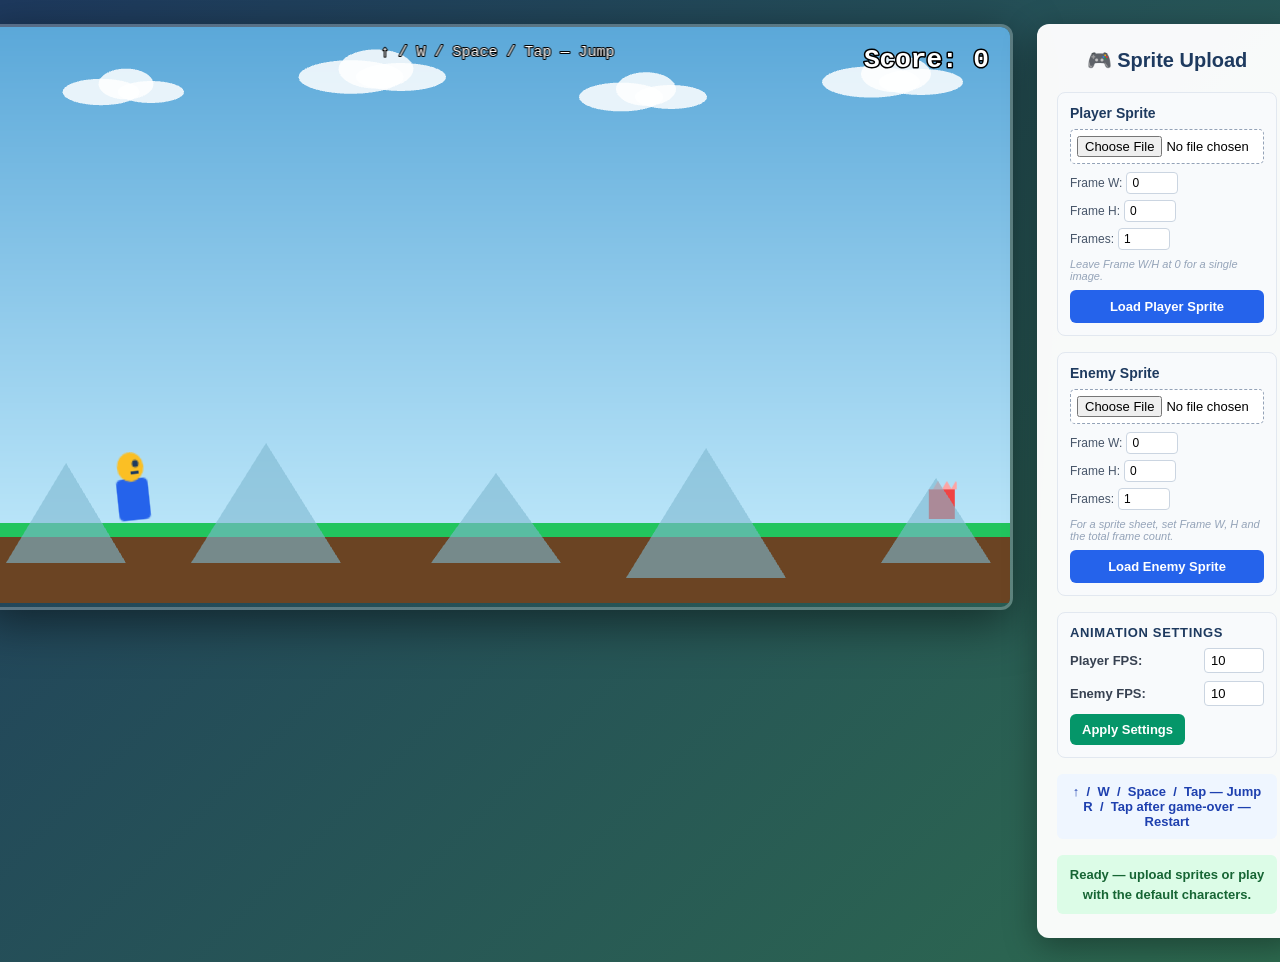
==== game/index.html @ ff1e1f43 "Add 2D endless runner game with Phaser 3, custom sprite upload, and smooth animations Co-authored-by" ====
<!DOCTYPE html>
<html lang="en">
<head>
    <meta charset="UTF-8">
    <meta name="viewport" content="width=device-width, initial-scale=1.0">
    <title>2D Endless Runner</title>
    <!-- Phaser 3 — local copy (CDN fallback via dynamic insertion) -->
    <script src="phaser.min.js"></script>
    <script>
        if (typeof Phaser === 'undefined') {
            var s = document.createElement('script');
            s.src = 'https://cdn.jsdelivr.net/npm/phaser@3.60.0/dist/phaser.min.js';
            document.head.appendChild(s);
        }
    </script>
    <link rel="stylesheet" href="style.css">
</head>
<body>

    <!-- ── Phaser canvas lives here ─────────────────────────────────────── -->
    <div id="game-container"></div>

    <!-- ── Upload / settings panel ──────────────────────────────────────── -->
    <div id="controls-panel" class="controls">

        <h2>🎮 Sprite Upload</h2>

        <!-- Player sprite upload -->
        <div class="upload-section">
            <label for="player-sprite">Player Sprite</label>
            <input type="file" id="player-sprite" accept="image/*">

            <div class="sheet-config">
                <label>Frame&nbsp;W:
                    <input type="number" id="player-fw" value="0" min="0" max="512">
                </label>
                <label>Frame&nbsp;H:
                    <input type="number" id="player-fh" value="0" min="0" max="512">
                </label>
                <label>Frames:
                    <input type="number" id="player-frames" value="1" min="1" max="64">
                </label>
            </div>
            <p class="sheet-config-hint">Leave Frame W/H at 0 for a single image.</p>

            <button id="load-player-btn">Load Player Sprite</button>
        </div>

        <!-- Enemy sprite upload -->
        <div class="upload-section">
            <label for="enemy-sprite">Enemy Sprite</label>
            <input type="file" id="enemy-sprite" accept="image/*">

            <div class="sheet-config">
                <label>Frame&nbsp;W:
                    <input type="number" id="enemy-fw" value="0" min="0" max="512">
                </label>
                <label>Frame&nbsp;H:
                    <input type="number" id="enemy-fh" value="0" min="0" max="512">
                </label>
                <label>Frames:
                    <input type="number" id="enemy-frames" value="1" min="1" max="64">
                </label>
            </div>
            <p class="sheet-config-hint">For a sprite sheet, set Frame W, H and the total frame count.</p>

            <button id="load-enemy-btn">Load Enemy Sprite</button>
        </div>

        <!-- Animation FPS -->
        <div class="animation-settings">
            <h3>Animation Settings</h3>
            <div class="fps-row">
                <label for="player-fps">Player FPS:</label>
                <input type="number" id="player-fps" value="10" min="1" max="60">
            </div>
            <div class="fps-row">
                <label for="enemy-fps">Enemy FPS:</label>
                <input type="number" id="enemy-fps" value="10" min="1" max="60">
            </div>
            <button id="apply-settings-btn">Apply Settings</button>
        </div>

        <!-- Controls reference -->
        <div class="controls-info">
            ↑ &nbsp;/&nbsp; W &nbsp;/&nbsp; Space &nbsp;/&nbsp; Tap — Jump
            <br>
            R &nbsp;/&nbsp; Tap after game-over — Restart
        </div>

        <!-- Status feedback -->
        <p id="status-message">Ready — upload sprites or play with the default characters.</p>

    </div><!-- /.controls -->

    <!-- Game scripts (order matters) -->
    <script src="SpriteManager.js"></script>
    <script src="PlayerController.js"></script>
    <script src="EnemyAI.js"></script>
    <script src="GameScene.js"></script>
    <script src="main.js"></script>

</body>
</html>
---- game/style.css ----
/* ─────────────────────────────────────────────────────────────────────────
   style.css  —  2D Endless Runner
   ───────────────────────────────────────────────────────────────────────── */

*, *::before, *::after {
    margin: 0;
    padding: 0;
    box-sizing: border-box;
}

/* Page background */
body {
    font-family: 'Segoe UI', Arial, sans-serif;
    background: linear-gradient(135deg, #1e3a5f 0%, #2d6a4f 100%);
    min-height: 100vh;
    display: flex;
    flex-direction: row;
    align-items: flex-start;
    justify-content: center;
    gap: 24px;
    padding: 24px 16px;
}

/* ── Game canvas wrapper ─────────────────────────────────────────────────── */
#game-container {
    flex-shrink: 0;
    border-radius: 12px;
    overflow: hidden;
    box-shadow: 0 12px 48px rgba(0, 0, 0, 0.5);
    border: 3px solid rgba(255, 255, 255, 0.25);
}

/* ── Control panel ───────────────────────────────────────────────────────── */
.controls {
    background: rgba(255, 255, 255, 0.97);
    padding: 24px 20px;
    border-radius: 12px;
    box-shadow: 0 8px 32px rgba(0, 0, 0, 0.35);
    width: 300px;
    min-width: 260px;
    display: flex;
    flex-direction: column;
    gap: 16px;
}

.controls h2 {
    font-size: 20px;
    color: #1e3a5f;
    text-align: center;
    margin-bottom: 4px;
}

/* ── Upload section ──────────────────────────────────────────────────────── */
.upload-section {
    background: #f8fafc;
    border: 1px solid #e2e8f0;
    border-radius: 8px;
    padding: 12px;
    display: flex;
    flex-direction: column;
    gap: 8px;
}

.upload-section > label {
    font-weight: 700;
    font-size: 14px;
    color: #1e3a5f;
}

.upload-section input[type="file"] {
    font-size: 13px;
    cursor: pointer;
    border: 1px dashed #94a3b8;
    border-radius: 5px;
    padding: 6px;
    background: #fff;
}

/* Sprite sheet configuration row */
.sheet-config {
    display: flex;
    flex-wrap: wrap;
    gap: 6px;
}

.sheet-config label {
    font-size: 12px;
    color: #475569;
    display: flex;
    align-items: center;
    gap: 4px;
    white-space: nowrap;
}

.sheet-config input[type="number"] {
    width: 52px;
    padding: 3px 5px;
    border: 1px solid #cbd5e1;
    border-radius: 4px;
    font-size: 12px;
}

.sheet-config-hint {
    font-size: 11px;
    color: #94a3b8;
    font-style: italic;
}

/* Load button */
.upload-section button {
    padding: 9px 12px;
    background: #2563EB;
    color: #fff;
    border: none;
    border-radius: 6px;
    cursor: pointer;
    font-weight: 700;
    font-size: 13px;
    transition: background 0.2s ease, transform 0.1s ease;
}

.upload-section button:hover  { background: #1d4ed8; }
.upload-section button:active { transform: scale(0.97); }

/* ── Animation settings ──────────────────────────────────────────────────── */
.animation-settings {
    background: #f8fafc;
    border: 1px solid #e2e8f0;
    border-radius: 8px;
    padding: 12px;
    display: flex;
    flex-direction: column;
    gap: 8px;
}

.animation-settings h3 {
    font-size: 13px;
    font-weight: 700;
    color: #1e3a5f;
    text-transform: uppercase;
    letter-spacing: 0.05em;
}

.fps-row {
    display: flex;
    align-items: center;
    gap: 8px;
    font-size: 13px;
    color: #374151;
}

.fps-row label { flex: 1; font-weight: 600; }

.fps-row input[type="number"] {
    width: 60px;
    padding: 4px 6px;
    border: 1px solid #cbd5e1;
    border-radius: 4px;
    font-size: 13px;
}

#apply-settings-btn {
    padding: 8px 12px;
    background: #059669;
    color: #fff;
    border: none;
    border-radius: 6px;
    cursor: pointer;
    font-weight: 700;
    font-size: 13px;
    transition: background 0.2s ease;
    align-self: flex-start;
}
#apply-settings-btn:hover { background: #047857; }

/* ── Controls info ───────────────────────────────────────────────────────── */
.controls-info {
    background: #eff6ff;
    border-radius: 6px;
    padding: 10px 12px;
    font-size: 13px;
    color: #1e40af;
    font-weight: 600;
    text-align: center;
}

/* ── Status message ──────────────────────────────────────────────────────── */
#status-message {
    padding: 10px 12px;
    background: #dcfce7;
    color: #166534;
    border-radius: 6px;
    font-size: 13px;
    font-weight: 600;
    text-align: center;
    line-height: 1.5;
}

#status-message.error {
    background: #fee2e2;
    color: #991b1b;
}

/* ── Responsive stacking ─────────────────────────────────────────────────── */
@media (max-width: 1100px) {
    body {
        flex-direction: column;
        align-items: center;
    }
    .controls { width: 100%; max-width: 680px; }
}
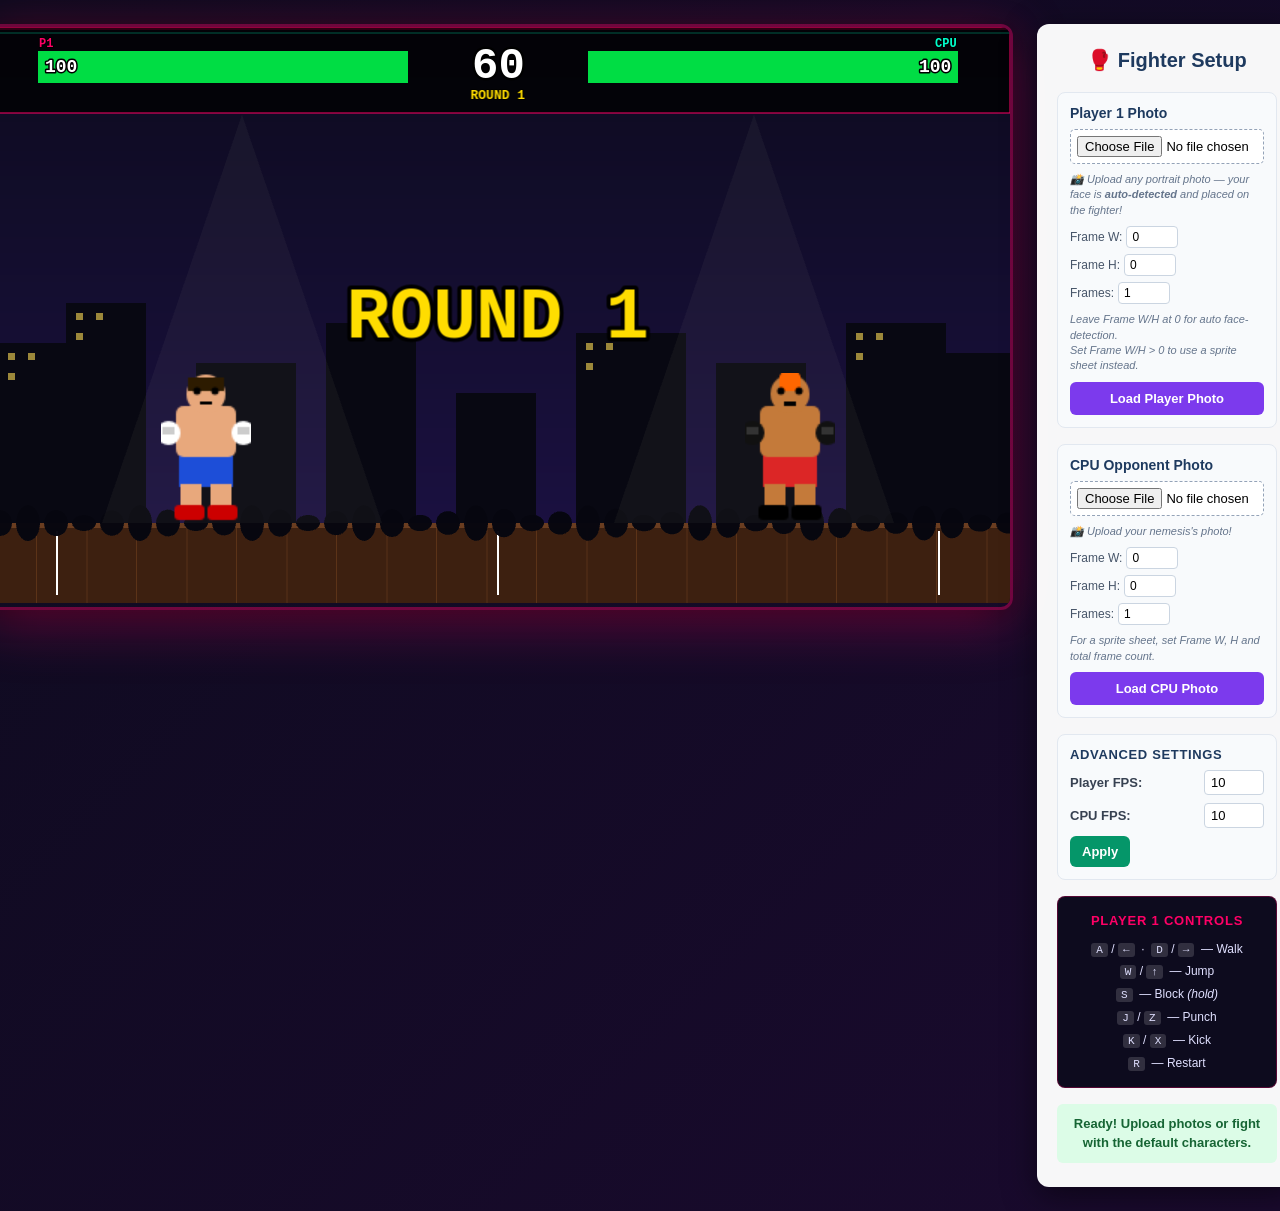
==== commit 7bc09f06: "Rewrite game as Street Fighter-style boxing with auto face-detection Co-authored-by: Iftekhar795 <26" ====
--- a/game/index.html
+++ b/game/index.html
@@ -3,8 +3,8 @@
 <head>
     <meta charset="UTF-8">
     <meta name="viewport" content="width=device-width, initial-scale=1.0">
-    <title>2D Endless Runner</title>
-    <!-- Phaser 3 — local copy (CDN fallback via dynamic insertion) -->
+    <title>Boxing Fighter — Extinguish Your Frustration</title>
+    <!-- Phaser 3 — local copy (CDN fallback) -->
     <script src="phaser.min.js"></script>
     <script>
         if (typeof Phaser === 'undefined') {
@@ -17,19 +17,22 @@
 </head>
 <body>
 
-    <!-- ── Phaser canvas lives here ─────────────────────────────────────── -->
+    <!-- ── Phaser canvas ─────────────────────────────────────────────────── -->
     <div id="game-container"></div>
 
     <!-- ── Upload / settings panel ──────────────────────────────────────── -->
     <div id="controls-panel" class="controls">
 
-        <h2>🎮 Sprite Upload</h2>
+        <h2>🥊 Fighter Setup</h2>
 
-        <!-- Player sprite upload -->
+        <!-- Player 1 photo upload -->
         <div class="upload-section">
-            <label for="player-sprite">Player Sprite</label>
+            <label for="player-sprite">Player 1 Photo</label>
             <input type="file" id="player-sprite" accept="image/*">
-
+            <p class="sheet-config-hint">
+                📸 Upload any portrait photo — your face is
+                <strong>auto-detected</strong> and placed on the fighter!
+            </p>
             <div class="sheet-config">
                 <label>Frame&nbsp;W:
                     <input type="number" id="player-fw" value="0" min="0" max="512">
@@ -41,16 +44,18 @@
                     <input type="number" id="player-frames" value="1" min="1" max="64">
                 </label>
             </div>
-            <p class="sheet-config-hint">Leave Frame W/H at 0 for a single image.</p>
-
-            <button id="load-player-btn">Load Player Sprite</button>
+            <p class="sheet-config-hint">
+                Leave Frame W/H at 0 for auto face-detection.<br>
+                Set Frame W/H &gt; 0 to use a sprite sheet instead.
+            </p>
+            <button id="load-player-btn">Load Player Photo</button>
         </div>
 
-        <!-- Enemy sprite upload -->
+        <!-- CPU photo upload -->
         <div class="upload-section">
-            <label for="enemy-sprite">Enemy Sprite</label>
+            <label for="enemy-sprite">CPU Opponent Photo</label>
             <input type="file" id="enemy-sprite" accept="image/*">
-
+            <p class="sheet-config-hint">📸 Upload your nemesis's photo!</p>
             <div class="sheet-config">
                 <label>Frame&nbsp;W:
                     <input type="number" id="enemy-fw" value="0" min="0" max="512">
@@ -62,38 +67,45 @@
                     <input type="number" id="enemy-frames" value="1" min="1" max="64">
                 </label>
             </div>
-            <p class="sheet-config-hint">For a sprite sheet, set Frame W, H and the total frame count.</p>
-
-            <button id="load-enemy-btn">Load Enemy Sprite</button>
+            <p class="sheet-config-hint">
+                For a sprite sheet, set Frame W, H and total frame count.
+            </p>
+            <button id="load-enemy-btn">Load CPU Photo</button>
         </div>
 
-        <!-- Animation FPS -->
+        <!-- Advanced / sprite-sheet FPS settings -->
         <div class="animation-settings">
-            <h3>Animation Settings</h3>
+            <h3>Advanced Settings</h3>
             <div class="fps-row">
                 <label for="player-fps">Player FPS:</label>
                 <input type="number" id="player-fps" value="10" min="1" max="60">
             </div>
             <div class="fps-row">
-                <label for="enemy-fps">Enemy FPS:</label>
+                <label for="enemy-fps">CPU FPS:</label>
                 <input type="number" id="enemy-fps" value="10" min="1" max="60">
             </div>
-            <button id="apply-settings-btn">Apply Settings</button>
+            <button id="apply-settings-btn">Apply</button>
         </div>
 
-        <!-- Controls reference -->
+        <!-- Controls quick-reference -->
         <div class="controls-info">
-            ↑ &nbsp;/&nbsp; W &nbsp;/&nbsp; Space &nbsp;/&nbsp; Tap — Jump
-            <br>
-            R &nbsp;/&nbsp; Tap after game-over — Restart
+            <strong>Player 1 Controls</strong>
+            <kbd>A</kbd> / <kbd>←</kbd> &nbsp;·&nbsp; <kbd>D</kbd> / <kbd>→</kbd> &nbsp;— Walk<br>
+            <kbd>W</kbd> / <kbd>↑</kbd> &nbsp;— Jump<br>
+            <kbd>S</kbd> &nbsp;— Block <em>(hold)</em><br>
+            <kbd>J</kbd> / <kbd>Z</kbd> &nbsp;— Punch<br>
+            <kbd>K</kbd> / <kbd>X</kbd> &nbsp;— Kick<br>
+            <kbd>R</kbd> &nbsp;— Restart
         </div>
 
         <!-- Status feedback -->
-        <p id="status-message">Ready — upload sprites or play with the default characters.</p>
+        <p id="status-message">
+            Ready! Upload photos or fight with the default characters.
+        </p>
 
     </div><!-- /.controls -->
 
-    <!-- Game scripts (order matters) -->
+    <!-- Game scripts — order matters -->
     <script src="SpriteManager.js"></script>
     <script src="PlayerController.js"></script>
     <script src="EnemyAI.js"></script>
--- a/game/style.css
+++ b/game/style.css
@@ -1,17 +1,12 @@
 /* ─────────────────────────────────────────────────────────────────────────
-   style.css  —  2D Endless Runner
+   style.css  —  Boxing Fighter: Extinguish Your Frustration
    ───────────────────────────────────────────────────────────────────────── */
 
-*, *::before, *::after {
-    margin: 0;
-    padding: 0;
-    box-sizing: border-box;
-}
-
-/* Page background */
+*, *::before, *::after { margin: 0; padding: 0; box-sizing: border-box; }
+
 body {
     font-family: 'Segoe UI', Arial, sans-serif;
-    background: linear-gradient(135deg, #1e3a5f 0%, #2d6a4f 100%);
+    background: linear-gradient(135deg, #0d0b1e 0%, #1a0a2e 100%);
     min-height: 100vh;
     display: flex;
     flex-direction: row;
@@ -26,8 +21,8 @@
     flex-shrink: 0;
     border-radius: 12px;
     overflow: hidden;
-    box-shadow: 0 12px 48px rgba(0, 0, 0, 0.5);
-    border: 3px solid rgba(255, 255, 255, 0.25);
+    box-shadow: 0 12px 56px rgba(255, 0, 102, 0.35), 0 4px 24px rgba(0,0,0,0.6);
+    border: 3px solid rgba(255, 0, 102, 0.4);
 }
 
 /* ── Control panel ───────────────────────────────────────────────────────── */
@@ -35,7 +30,7 @@
     background: rgba(255, 255, 255, 0.97);
     padding: 24px 20px;
     border-radius: 12px;
-    box-shadow: 0 8px 32px rgba(0, 0, 0, 0.35);
+    box-shadow: 0 8px 32px rgba(0, 0, 0, 0.5);
     width: 300px;
     min-width: 260px;
     display: flex;
@@ -76,7 +71,6 @@
     background: #fff;
 }
 
-/* Sprite sheet configuration row */
 .sheet-config {
     display: flex;
     flex-wrap: wrap;
@@ -102,14 +96,14 @@
 
 .sheet-config-hint {
     font-size: 11px;
-    color: #94a3b8;
+    color: #64748b;
     font-style: italic;
-}
-
-/* Load button */
+    line-height: 1.4;
+}
+
 .upload-section button {
     padding: 9px 12px;
-    background: #2563EB;
+    background: #7C3AED;
     color: #fff;
     border: none;
     border-radius: 6px;
@@ -118,8 +112,7 @@
     font-size: 13px;
     transition: background 0.2s ease, transform 0.1s ease;
 }
-
-.upload-section button:hover  { background: #1d4ed8; }
+.upload-section button:hover  { background: #6D28D9; }
 .upload-section button:active { transform: scale(0.97); }
 
 /* ── Animation settings ──────────────────────────────────────────────────── */
@@ -148,9 +141,7 @@
     font-size: 13px;
     color: #374151;
 }
-
 .fps-row label { flex: 1; font-weight: 600; }
-
 .fps-row input[type="number"] {
     width: 60px;
     padding: 4px 6px;
@@ -173,15 +164,31 @@
 }
 #apply-settings-btn:hover { background: #047857; }
 
-/* ── Controls info ───────────────────────────────────────────────────────── */
+/* ── Controls reference ──────────────────────────────────────────────────── */
 .controls-info {
-    background: #eff6ff;
-    border-radius: 6px;
-    padding: 10px 12px;
-    font-size: 13px;
-    color: #1e40af;
-    font-weight: 600;
+    background: #0d0b1e;
+    border-radius: 8px;
+    padding: 12px 14px;
+    font-size: 12px;
+    color: #E0E0FF;
+    line-height: 1.9;
     text-align: center;
+    border: 1px solid rgba(255, 0, 102, 0.3);
+}
+.controls-info strong {
+    display: block;
+    font-size: 13px;
+    color: #FF0066;
+    margin-bottom: 4px;
+    letter-spacing: 0.06em;
+    text-transform: uppercase;
+}
+.controls-info kbd {
+    background: rgba(255,255,255,0.15);
+    border-radius: 3px;
+    padding: 1px 5px;
+    font-family: monospace;
+    font-size: 11px;
 }
 
 /* ── Status message ──────────────────────────────────────────────────────── */
@@ -195,7 +202,6 @@
     text-align: center;
     line-height: 1.5;
 }
-
 #status-message.error {
     background: #fee2e2;
     color: #991b1b;
@@ -203,9 +209,6 @@
 
 /* ── Responsive stacking ─────────────────────────────────────────────────── */
 @media (max-width: 1100px) {
-    body {
-        flex-direction: column;
-        align-items: center;
-    }
+    body { flex-direction: column; align-items: center; }
     .controls { width: 100%; max-width: 680px; }
 }
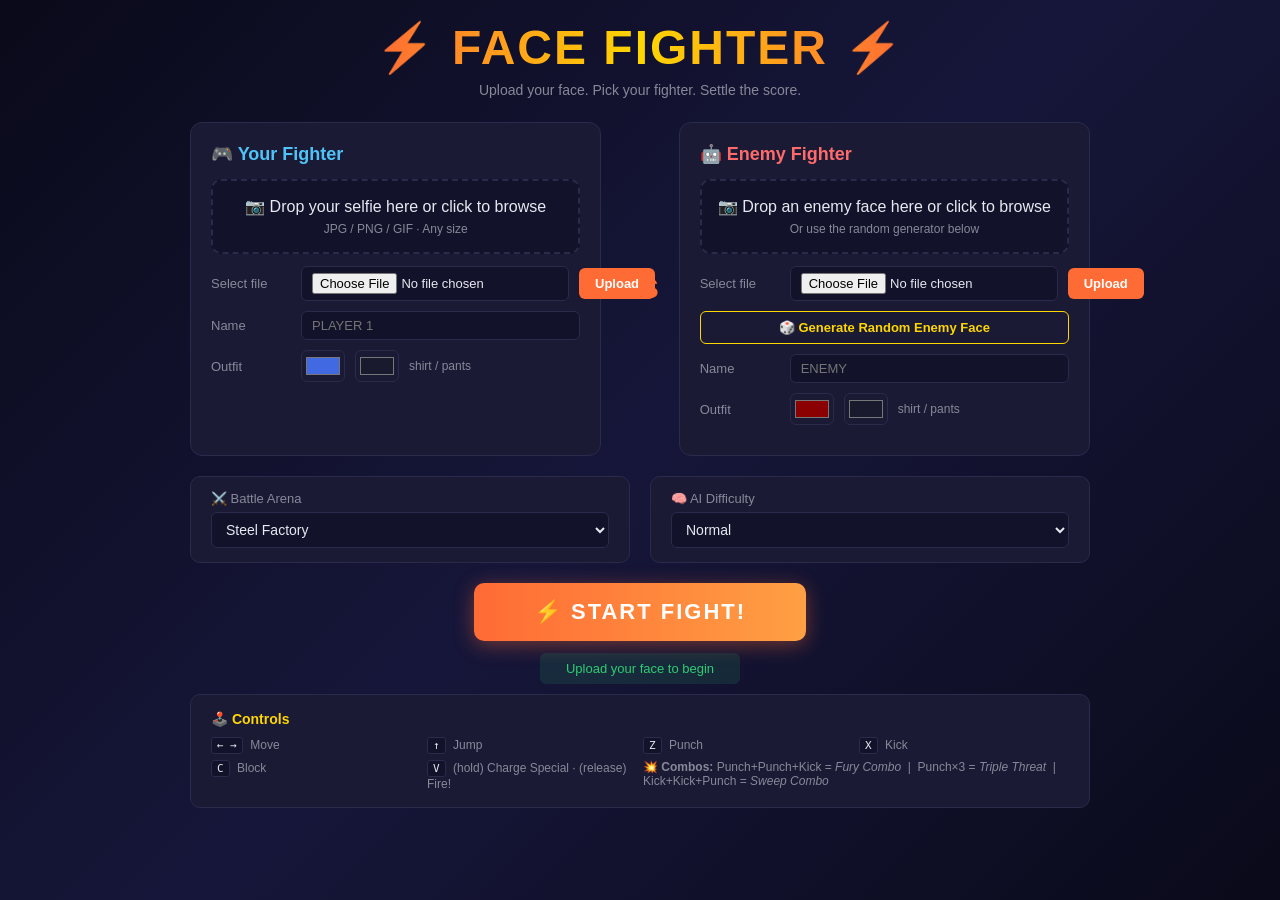
==== commit 157542f0: "Add face-upload 2D fighting game in game/ directory Co-authored-by: Iftekhar795 <265756286+Iftekhar7" ====
--- a/game/index.html
+++ b/game/index.html
@@ -3,114 +3,162 @@
 <head>
     <meta charset="UTF-8">
     <meta name="viewport" content="width=device-width, initial-scale=1.0">
-    <title>Boxing Fighter — Extinguish Your Frustration</title>
-    <!-- Phaser 3 — local copy (CDN fallback) -->
+    <title>Face Fighter 🥊</title>
+    <!-- Phaser 3 (local bundle; CDN fallback) -->
     <script src="phaser.min.js"></script>
     <script>
         if (typeof Phaser === 'undefined') {
-            var s = document.createElement('script');
-            s.src = 'https://cdn.jsdelivr.net/npm/phaser@3.60.0/dist/phaser.min.js';
-            document.head.appendChild(s);
+            document.write('<script src="https://cdn.jsdelivr.net/npm/phaser@3.60.0/dist/phaser.min.js"><\/script>');
         }
     </script>
     <link rel="stylesheet" href="style.css">
 </head>
 <body>
 
-    <!-- ── Phaser canvas ─────────────────────────────────────────────────── -->
-    <div id="game-container"></div>
+<!-- ══════════════════════════════════════════════════════════
+     SETUP SCREEN  (shown on load)
+═══════════════════════════════════════════════════════════ -->
+<div id="setup-screen">
 
-    <!-- ── Upload / settings panel ──────────────────────────────────────── -->
-    <div id="controls-panel" class="controls">
+    <!-- Title -->
+    <div class="game-title">
+        <h1>⚡ FACE FIGHTER ⚡</h1>
+        <p>Upload your face. Pick your fighter. Settle the score.</p>
+    </div>
 
-        <h2>🥊 Fighter Setup</h2>
+    <!-- Fighter configuration cards -->
+    <div class="fighters-row">
 
-        <!-- Player 1 photo upload -->
-        <div class="upload-section">
-            <label for="player-sprite">Player 1 Photo</label>
-            <input type="file" id="player-sprite" accept="image/*">
-            <p class="sheet-config-hint">
-                📸 Upload any portrait photo — your face is
-                <strong>auto-detected</strong> and placed on the fighter!
-            </p>
-            <div class="sheet-config">
-                <label>Frame&nbsp;W:
-                    <input type="number" id="player-fw" value="0" min="0" max="512">
-                </label>
-                <label>Frame&nbsp;H:
-                    <input type="number" id="player-fh" value="0" min="0" max="512">
-                </label>
-                <label>Frames:
-                    <input type="number" id="player-frames" value="1" min="1" max="64">
-                </label>
+        <!-- Player card -->
+        <div class="fighter-card player-card">
+            <h2>🎮 Your Fighter</h2>
+
+            <!-- Face drop zone -->
+            <div id="player-drop-zone" class="drop-zone">
+                <img id="player-face-preview" class="face-preview" alt="Player face preview">
+                <div>📷 Drop your selfie here or click to browse</div>
+                <div class="hint">JPG / PNG / GIF · Any size</div>
             </div>
-            <p class="sheet-config-hint">
-                Leave Frame W/H at 0 for auto face-detection.<br>
-                Set Frame W/H &gt; 0 to use a sprite sheet instead.
-            </p>
-            <button id="load-player-btn">Load Player Photo</button>
+
+            <div class="form-row">
+                <label for="player-sprite">Select file</label>
+                <input type="file" id="player-sprite" accept="image/*">
+                <button class="btn btn-primary" id="load-player-btn">Upload</button>
+            </div>
+
+            <!-- Customisation -->
+            <div class="form-row">
+                <label for="player-name">Name</label>
+                <input type="text" id="player-name" maxlength="14" placeholder="PLAYER 1">
+            </div>
+            <div class="form-row">
+                <label for="player-body">Outfit</label>
+                <input type="color" id="player-body"  value="#4169E1" title="Shirt / outfit colour">
+                <input type="color" id="player-pants" value="#1a1a2e" title="Pants colour">
+                <span style="font-size:12px;color:var(--text-muted)">shirt / pants</span>
+            </div>
         </div>
 
-        <!-- CPU photo upload -->
-        <div class="upload-section">
-            <label for="enemy-sprite">CPU Opponent Photo</label>
-            <input type="file" id="enemy-sprite" accept="image/*">
-            <p class="sheet-config-hint">📸 Upload your nemesis's photo!</p>
-            <div class="sheet-config">
-                <label>Frame&nbsp;W:
-                    <input type="number" id="enemy-fw" value="0" min="0" max="512">
-                </label>
-                <label>Frame&nbsp;H:
-                    <input type="number" id="enemy-fh" value="0" min="0" max="512">
-                </label>
-                <label>Frames:
-                    <input type="number" id="enemy-frames" value="1" min="1" max="64">
-                </label>
+        <!-- VS divider -->
+        <div class="vs-divider">VS</div>
+
+        <!-- Enemy card -->
+        <div class="fighter-card enemy-card">
+            <h2>🤖 Enemy Fighter</h2>
+
+            <div id="enemy-drop-zone" class="drop-zone">
+                <img id="enemy-face-preview" class="face-preview" alt="Enemy face preview">
+                <div>📷 Drop an enemy face here or click to browse</div>
+                <div class="hint">Or use the random generator below</div>
             </div>
-            <p class="sheet-config-hint">
-                For a sprite sheet, set Frame W, H and total frame count.
-            </p>
-            <button id="load-enemy-btn">Load CPU Photo</button>
+
+            <div class="form-row">
+                <label for="enemy-sprite">Select file</label>
+                <input type="file" id="enemy-sprite" accept="image/*">
+                <button class="btn btn-primary" id="load-enemy-btn">Upload</button>
+            </div>
+            <div class="form-row">
+                <button class="btn btn-ghost" id="random-enemy-btn" style="width:100%">
+                    🎲 Generate Random Enemy Face
+                </button>
+            </div>
+
+            <div class="form-row">
+                <label for="enemy-name">Name</label>
+                <input type="text" id="enemy-name" maxlength="14" placeholder="ENEMY">
+            </div>
+            <div class="form-row">
+                <label for="enemy-body">Outfit</label>
+                <input type="color" id="enemy-body"  value="#8B0000" title="Shirt / outfit colour">
+                <input type="color" id="enemy-pants" value="#1a1a2e" title="Pants colour">
+                <span style="font-size:12px;color:var(--text-muted)">shirt / pants</span>
+            </div>
+        </div>
+    </div>
+
+    <!-- Arena / difficulty -->
+    <div class="controls-row">
+        <div class="control-group">
+            <label for="arena-select">⚔️ Battle Arena</label>
+            <select id="arena-select">
+                <option value="0">Steel Factory</option>
+                <option value="1">Sunset Dojo</option>
+                <option value="2">Arctic Peak</option>
+            </select>
         </div>
 
-        <!-- Advanced / sprite-sheet FPS settings -->
-        <div class="animation-settings">
-            <h3>Advanced Settings</h3>
-            <div class="fps-row">
-                <label for="player-fps">Player FPS:</label>
-                <input type="number" id="player-fps" value="10" min="1" max="60">
+        <div class="control-group">
+            <label for="difficulty">🧠 AI Difficulty</label>
+            <select id="difficulty">
+                <option value="0">Easy</option>
+                <option value="1" selected>Normal</option>
+                <option value="2">Hard</option>
+            </select>
+        </div>
+    </div>
+
+    <!-- Start button -->
+    <div class="start-row">
+        <button id="start-fight-btn">⚡ START FIGHT!</button>
+        <div id="status-message" class="status">Upload your face to begin</div>
+    </div>
+
+    <!-- How to play -->
+    <div class="how-to-play">
+        <h3>🕹️ Controls</h3>
+        <div class="controls-grid">
+            <div class="ctrl"><kbd>← →</kbd> Move</div>
+            <div class="ctrl"><kbd>↑</kbd> Jump</div>
+            <div class="ctrl"><kbd>Z</kbd> Punch</div>
+            <div class="ctrl"><kbd>X</kbd> Kick</div>
+            <div class="ctrl"><kbd>C</kbd> Block</div>
+            <div class="ctrl"><kbd>V</kbd> (hold) Charge Special · (release) Fire!</div>
+            <div class="ctrl" style="grid-column:span 2">
+                💥 <strong>Combos:</strong>
+                Punch+Punch+Kick = <em>Fury Combo</em> &nbsp;|&nbsp;
+                Punch×3 = <em>Triple Threat</em> &nbsp;|&nbsp;
+                Kick+Kick+Punch = <em>Sweep Combo</em>
             </div>
-            <div class="fps-row">
-                <label for="enemy-fps">CPU FPS:</label>
-                <input type="number" id="enemy-fps" value="10" min="1" max="60">
-            </div>
-            <button id="apply-settings-btn">Apply</button>
         </div>
+    </div>
 
-        <!-- Controls quick-reference -->
-        <div class="controls-info">
-            <strong>Player 1 Controls</strong>
-            <kbd>A</kbd> / <kbd>←</kbd> &nbsp;·&nbsp; <kbd>D</kbd> / <kbd>→</kbd> &nbsp;— Walk<br>
-            <kbd>W</kbd> / <kbd>↑</kbd> &nbsp;— Jump<br>
-            <kbd>S</kbd> &nbsp;— Block <em>(hold)</em><br>
-            <kbd>J</kbd> / <kbd>Z</kbd> &nbsp;— Punch<br>
-            <kbd>K</kbd> / <kbd>X</kbd> &nbsp;— Kick<br>
-            <kbd>R</kbd> &nbsp;— Restart
-        </div>
+</div><!-- /setup-screen -->
 
-        <!-- Status feedback -->
-        <p id="status-message">
-            Ready! Upload photos or fight with the default characters.
-        </p>
 
-    </div><!-- /.controls -->
+<!-- ══════════════════════════════════════════════════════════
+     GAME SCREEN  (shown when fight starts)
+═══════════════════════════════════════════════════════════ -->
+<div id="game-screen">
+    <div id="game-container"></div>
+</div>
 
-    <!-- Game scripts — order matters -->
-    <script src="SpriteManager.js"></script>
-    <script src="PlayerController.js"></script>
-    <script src="EnemyAI.js"></script>
-    <script src="GameScene.js"></script>
-    <script src="main.js"></script>
+
+<!-- Scripts (order matters – dependencies first) -->
+<script src="FaceUploadManager.js"></script>
+<script src="Fighter.js"></script>
+<script src="EnemyAI.js"></script>
+<script src="FightScene.js"></script>
+<script src="main.js"></script>
 
 </body>
 </html>
--- a/game/style.css
+++ b/game/style.css
@@ -1,214 +1,371 @@
-/* ─────────────────────────────────────────────────────────────────────────
-   style.css  —  Boxing Fighter: Extinguish Your Frustration
-   ───────────────────────────────────────────────────────────────────────── */
-
-*, *::before, *::after { margin: 0; padding: 0; box-sizing: border-box; }
-
-body {
+/* style.css – Face Fighter game styling */
+
+/* ── Reset & base ────────────────────────────────────────── */
+*, *::before, *::after {
+    box-sizing: border-box;
+    margin: 0;
+    padding: 0;
+}
+
+:root {
+    --bg-dark:    #0a0a1a;
+    --bg-panel:   #12122a;
+    --bg-card:    #1a1a35;
+    --accent:     #FF6B35;
+    --accent2:    #FFD700;
+    --text:       #e8e8f0;
+    --text-muted: #888899;
+    --border:     #2a2a4a;
+    --success:    #2ECC71;
+    --error:      #E74C3C;
+}
+
+html, body {
+    height: 100%;
     font-family: 'Segoe UI', Arial, sans-serif;
-    background: linear-gradient(135deg, #0d0b1e 0%, #1a0a2e 100%);
+    background: var(--bg-dark);
+    color: var(--text);
+}
+
+/* ── Setup Screen ──────────────────────────────────────── */
+#setup-screen {
+    display: flex;
+    flex-direction: column;
+    align-items: center;
     min-height: 100vh;
-    display: flex;
-    flex-direction: row;
-    align-items: flex-start;
+    padding: 20px;
+    background: linear-gradient(135deg, #0a0a1a 0%, #16163a 50%, #0a0a1a 100%);
+}
+
+/* Title */
+.game-title {
+    text-align: center;
+    margin-bottom: 24px;
+}
+
+.game-title h1 {
+    font-size: clamp(28px, 5vw, 48px);
+    font-weight: 900;
+    letter-spacing: 2px;
+    background: linear-gradient(90deg, #FF6B35, #FFD700, #FF6B35);
+    -webkit-background-clip: text;
+    -webkit-text-fill-color: transparent;
+    background-clip: text;
+    text-shadow: none;
+}
+
+.game-title p {
+    color: var(--text-muted);
+    font-size: 14px;
+    margin-top: 6px;
+}
+
+/* Fighter columns */
+.fighters-row {
+    display: flex;
+    gap: 20px;
+    width: 100%;
+    max-width: 900px;
+    margin-bottom: 20px;
+    flex-wrap: wrap;
     justify-content: center;
-    gap: 24px;
-    padding: 24px 16px;
-}
-
-/* ── Game canvas wrapper ─────────────────────────────────────────────────── */
-#game-container {
+}
+
+.fighter-card {
+    flex: 1;
+    min-width: 280px;
+    max-width: 420px;
+    background: var(--bg-card);
+    border: 1px solid var(--border);
+    border-radius: 12px;
+    padding: 20px;
+    position: relative;
+}
+
+.fighter-card h2 {
+    font-size: 18px;
+    font-weight: 700;
+    margin-bottom: 14px;
+    display: flex;
+    align-items: center;
+    gap: 8px;
+}
+
+.fighter-card.player-card h2 { color: #4FC3F7; }
+.fighter-card.enemy-card  h2 { color: #FF6B6B; }
+
+/* Drop zone */
+.drop-zone {
+    border: 2px dashed var(--border);
+    border-radius: 10px;
+    padding: 16px;
+    text-align: center;
+    cursor: pointer;
+    transition: border-color 0.2s, background 0.2s;
+    background: var(--bg-panel);
+    margin-bottom: 12px;
+    position: relative;
+}
+
+.drop-zone:hover,
+.drop-zone.drag-over {
+    border-color: var(--accent);
+    background: rgba(255,107,53,0.06);
+}
+
+.drop-zone .hint {
+    font-size: 12px;
+    color: var(--text-muted);
+    margin-top: 6px;
+}
+
+/* Face preview */
+.face-preview {
+    width: 80px;
+    height: 80px;
+    border-radius: 50%;
+    object-fit: cover;
+    border: 3px solid var(--accent);
+    display: none;
+    margin: 8px auto 4px;
+}
+
+/* Form fields */
+.form-row {
+    display: flex;
+    align-items: center;
+    gap: 10px;
+    margin-bottom: 10px;
+}
+
+.form-row label {
+    font-size: 13px;
+    color: var(--text-muted);
+    min-width: 80px;
     flex-shrink: 0;
-    border-radius: 12px;
-    overflow: hidden;
-    box-shadow: 0 12px 56px rgba(255, 0, 102, 0.35), 0 4px 24px rgba(0,0,0,0.6);
-    border: 3px solid rgba(255, 0, 102, 0.4);
-}
-
-/* ── Control panel ───────────────────────────────────────────────────────── */
-.controls {
-    background: rgba(255, 255, 255, 0.97);
-    padding: 24px 20px;
-    border-radius: 12px;
-    box-shadow: 0 8px 32px rgba(0, 0, 0, 0.5);
-    width: 300px;
-    min-width: 260px;
+}
+
+.form-row input[type="text"],
+.form-row input[type="file"] {
+    flex: 1;
+    background: var(--bg-panel);
+    border: 1px solid var(--border);
+    border-radius: 6px;
+    color: var(--text);
+    padding: 6px 10px;
+    font-size: 13px;
+    outline: none;
+    transition: border-color 0.2s;
+}
+
+.form-row input[type="text"]:focus,
+.form-row input[type="file"]:focus {
+    border-color: var(--accent);
+}
+
+.form-row input[type="color"] {
+    width: 44px;
+    height: 32px;
+    border: 1px solid var(--border);
+    border-radius: 6px;
+    background: none;
+    cursor: pointer;
+    padding: 2px;
+}
+
+/* Buttons */
+.btn {
+    padding: 8px 16px;
+    border: none;
+    border-radius: 6px;
+    font-size: 13px;
+    font-weight: 600;
+    cursor: pointer;
+    transition: background 0.2s, transform 0.1s;
+    white-space: nowrap;
+}
+
+.btn:active { transform: scale(0.97); }
+
+.btn-primary {
+    background: var(--accent);
+    color: #fff;
+}
+.btn-primary:hover { background: #e05020; }
+
+.btn-secondary {
+    background: var(--bg-panel);
+    color: var(--text-muted);
+    border: 1px solid var(--border);
+}
+.btn-secondary:hover { background: var(--border); color: var(--text); }
+
+.btn-ghost {
+    background: transparent;
+    color: var(--accent2);
+    border: 1px solid var(--accent2);
+}
+.btn-ghost:hover { background: rgba(255,215,0,0.1); }
+
+/* vs divider */
+.vs-divider {
     display: flex;
     flex-direction: column;
-    gap: 16px;
-}
-
-.controls h2 {
-    font-size: 20px;
-    color: #1e3a5f;
-    text-align: center;
-    margin-bottom: 4px;
-}
-
-/* ── Upload section ──────────────────────────────────────────────────────── */
-.upload-section {
-    background: #f8fafc;
-    border: 1px solid #e2e8f0;
-    border-radius: 8px;
-    padding: 12px;
+    align-items: center;
+    justify-content: center;
+    font-size: 28px;
+    font-weight: 900;
+    color: var(--accent);
+    padding: 10px 0;
+}
+
+/* Arena / difficulty / controls row */
+.controls-row {
+    display: flex;
+    gap: 20px;
+    width: 100%;
+    max-width: 900px;
+    flex-wrap: wrap;
+    justify-content: center;
+    margin-bottom: 20px;
+}
+
+.control-group {
+    background: var(--bg-card);
+    border: 1px solid var(--border);
+    border-radius: 10px;
+    padding: 14px 20px;
+    flex: 1;
+    min-width: 200px;
+}
+
+.control-group label {
+    display: block;
+    font-size: 13px;
+    color: var(--text-muted);
+    margin-bottom: 6px;
+}
+
+.control-group select {
+    width: 100%;
+    background: var(--bg-panel);
+    border: 1px solid var(--border);
+    border-radius: 6px;
+    color: var(--text);
+    padding: 8px 10px;
+    font-size: 14px;
+    outline: none;
+    cursor: pointer;
+}
+.control-group select:focus { border-color: var(--accent); }
+
+/* Start button */
+.start-row {
+    width: 100%;
+    max-width: 900px;
     display: flex;
     flex-direction: column;
-    gap: 8px;
-}
-
-.upload-section > label {
-    font-weight: 700;
-    font-size: 14px;
-    color: #1e3a5f;
-}
-
-.upload-section input[type="file"] {
-    font-size: 13px;
-    cursor: pointer;
-    border: 1px dashed #94a3b8;
-    border-radius: 5px;
-    padding: 6px;
-    background: #fff;
-}
-
-.sheet-config {
-    display: flex;
-    flex-wrap: wrap;
-    gap: 6px;
-}
-
-.sheet-config label {
-    font-size: 12px;
-    color: #475569;
-    display: flex;
-    align-items: center;
-    gap: 4px;
-    white-space: nowrap;
-}
-
-.sheet-config input[type="number"] {
-    width: 52px;
-    padding: 3px 5px;
-    border: 1px solid #cbd5e1;
-    border-radius: 4px;
-    font-size: 12px;
-}
-
-.sheet-config-hint {
-    font-size: 11px;
-    color: #64748b;
-    font-style: italic;
-    line-height: 1.4;
-}
-
-.upload-section button {
-    padding: 9px 12px;
-    background: #7C3AED;
+    align-items: center;
+    gap: 12px;
+}
+
+#start-fight-btn {
+    padding: 16px 60px;
+    font-size: 22px;
+    font-weight: 900;
+    letter-spacing: 2px;
+    background: linear-gradient(90deg, #FF6B35, #FF9F43);
     color: #fff;
     border: none;
-    border-radius: 6px;
-    cursor: pointer;
-    font-weight: 700;
-    font-size: 13px;
-    transition: background 0.2s ease, transform 0.1s ease;
-}
-.upload-section button:hover  { background: #6D28D9; }
-.upload-section button:active { transform: scale(0.97); }
-
-/* ── Animation settings ──────────────────────────────────────────────────── */
-.animation-settings {
-    background: #f8fafc;
-    border: 1px solid #e2e8f0;
-    border-radius: 8px;
-    padding: 12px;
-    display: flex;
-    flex-direction: column;
-    gap: 8px;
-}
-
-.animation-settings h3 {
-    font-size: 13px;
-    font-weight: 700;
-    color: #1e3a5f;
-    text-transform: uppercase;
-    letter-spacing: 0.05em;
-}
-
-.fps-row {
-    display: flex;
-    align-items: center;
-    gap: 8px;
-    font-size: 13px;
-    color: #374151;
-}
-.fps-row label { flex: 1; font-weight: 600; }
-.fps-row input[type="number"] {
-    width: 60px;
-    padding: 4px 6px;
-    border: 1px solid #cbd5e1;
-    border-radius: 4px;
-    font-size: 13px;
-}
-
-#apply-settings-btn {
-    padding: 8px 12px;
-    background: #059669;
-    color: #fff;
-    border: none;
-    border-radius: 6px;
-    cursor: pointer;
-    font-weight: 700;
-    font-size: 13px;
-    transition: background 0.2s ease;
-    align-self: flex-start;
-}
-#apply-settings-btn:hover { background: #047857; }
-
-/* ── Controls reference ──────────────────────────────────────────────────── */
-.controls-info {
-    background: #0d0b1e;
-    border-radius: 8px;
-    padding: 12px 14px;
+    border-radius: 10px;
+    cursor: pointer;
+    transition: transform 0.15s, box-shadow 0.15s;
+    box-shadow: 0 4px 20px rgba(255,107,53,0.4);
+}
+#start-fight-btn:hover {
+    transform: translateY(-2px);
+    box-shadow: 0 8px 28px rgba(255,107,53,0.55);
+}
+#start-fight-btn:active { transform: translateY(0); }
+
+/* Status */
+.status {
+    font-size: 13px;
+    padding: 8px 16px;
+    border-radius: 6px;
+    background: rgba(46,204,113,0.12);
+    color: var(--success);
+    min-width: 200px;
+    text-align: center;
+}
+.status.error {
+    background: rgba(231,76,60,0.12);
+    color: var(--error);
+}
+
+/* How-to-play */
+.how-to-play {
+    width: 100%;
+    max-width: 900px;
+    background: var(--bg-card);
+    border: 1px solid var(--border);
+    border-radius: 10px;
+    padding: 16px 20px;
+    margin-top: 10px;
+}
+
+.how-to-play h3 {
+    font-size: 14px;
+    color: var(--accent2);
+    margin-bottom: 10px;
+}
+
+.how-to-play .controls-grid {
+    display: grid;
+    grid-template-columns: repeat(auto-fill, minmax(180px, 1fr));
+    gap: 6px;
+}
+
+.how-to-play .ctrl {
     font-size: 12px;
-    color: #E0E0FF;
-    line-height: 1.9;
-    text-align: center;
-    border: 1px solid rgba(255, 0, 102, 0.3);
-}
-.controls-info strong {
-    display: block;
-    font-size: 13px;
-    color: #FF0066;
-    margin-bottom: 4px;
-    letter-spacing: 0.06em;
-    text-transform: uppercase;
-}
-.controls-info kbd {
-    background: rgba(255,255,255,0.15);
+    color: var(--text-muted);
+}
+
+.how-to-play .ctrl kbd {
+    display: inline-block;
+    background: var(--bg-panel);
+    border: 1px solid var(--border);
     border-radius: 3px;
     padding: 1px 5px;
-    font-family: monospace;
     font-size: 11px;
-}
-
-/* ── Status message ──────────────────────────────────────────────────────── */
-#status-message {
-    padding: 10px 12px;
-    background: #dcfce7;
-    color: #166534;
-    border-radius: 6px;
-    font-size: 13px;
-    font-weight: 600;
-    text-align: center;
-    line-height: 1.5;
-}
-#status-message.error {
-    background: #fee2e2;
-    color: #991b1b;
-}
-
-/* ── Responsive stacking ─────────────────────────────────────────────────── */
-@media (max-width: 1100px) {
-    body { flex-direction: column; align-items: center; }
-    .controls { width: 100%; max-width: 680px; }
-}
+    color: var(--text);
+    margin-right: 4px;
+}
+
+/* ── Game Screen ──────────────────────────────────────────── */
+#game-screen {
+    display: none;
+    flex-direction: column;
+    align-items: center;
+    min-height: 100vh;
+    background: #000;
+}
+
+#game-container {
+    width: 100%;
+    max-width: 900px;
+}
+
+#game-container canvas {
+    display: block;
+    width: 100% !important;
+    height: auto !important;
+}
+
+/* ── Responsive ───────────────────────────────────────────── */
+@media (max-width: 620px) {
+    .fighters-row { gap: 10px; }
+    .fighter-card { padding: 14px; min-width: 260px; }
+    #start-fight-btn { padding: 14px 36px; font-size: 18px; }
+    .vs-divider { font-size: 22px; }
+}
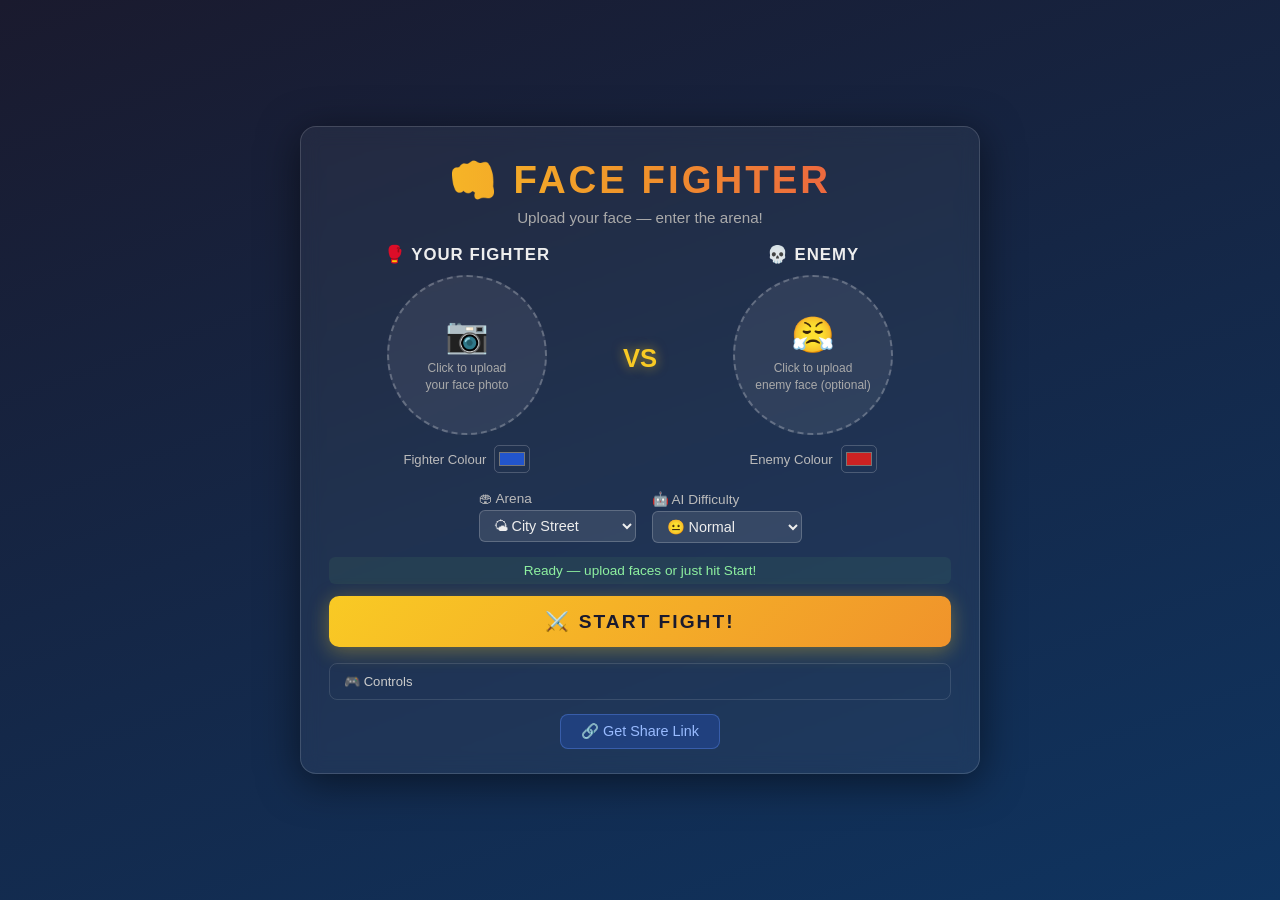
==== commit 222224ce: "Add Face Fighter game: face upload, procedural fighters, AI combat, sharing Co-authored-by: Iftekhar" ====
--- a/game/index.html
+++ b/game/index.html
@@ -3,162 +3,139 @@
 <head>
     <meta charset="UTF-8">
     <meta name="viewport" content="width=device-width, initial-scale=1.0">
-    <title>Face Fighter 🥊</title>
-    <!-- Phaser 3 (local bundle; CDN fallback) -->
+    <title>Face Fighter – Upload Your Face, Enter the Arena!</title>
+    <link rel="stylesheet" href="style.css">
+    <!-- Phaser 3 (local bundle, CDN fallback) -->
     <script src="phaser.min.js"></script>
     <script>
         if (typeof Phaser === 'undefined') {
             document.write('<script src="https://cdn.jsdelivr.net/npm/phaser@3.60.0/dist/phaser.min.js"><\/script>');
         }
     </script>
-    <link rel="stylesheet" href="style.css">
 </head>
 <body>
 
-<!-- ══════════════════════════════════════════════════════════
-     SETUP SCREEN  (shown on load)
-═══════════════════════════════════════════════════════════ -->
-<div id="setup-screen">
+<!-- ══════════════════════════════════════════════════════════════════════════
+     LOBBY OVERLAY  – shown before and between fights
+     ══════════════════════════════════════════════════════════════════════════ -->
+<div id="lobby-overlay">
+    <div class="lobby-box">
 
-    <!-- Title -->
-    <div class="game-title">
-        <h1>⚡ FACE FIGHTER ⚡</h1>
-        <p>Upload your face. Pick your fighter. Settle the score.</p>
-    </div>
+        <h1>👊 FACE FIGHTER</h1>
+        <p class="tagline">Upload your face — enter the arena!</p>
 
-    <!-- Fighter configuration cards -->
-    <div class="fighters-row">
+        <!-- Shared-config notice (hidden until a #config= link is detected) -->
+        <div id="share-notice" class="notice" style="display:none;">
+            🔗 Loaded a shared fighter configuration!
+        </div>
 
-        <!-- Player card -->
-        <div class="fighter-card player-card">
-            <h2>🎮 Your Fighter</h2>
+        <!-- ── Fighters ── -->
+        <div class="fighters-row">
 
-            <!-- Face drop zone -->
-            <div id="player-drop-zone" class="drop-zone">
-                <img id="player-face-preview" class="face-preview" alt="Player face preview">
-                <div>📷 Drop your selfie here or click to browse</div>
-                <div class="hint">JPG / PNG / GIF · Any size</div>
+            <!-- Player -->
+            <div class="fighter-card">
+                <h2>🥊 YOUR FIGHTER</h2>
+                <div class="face-upload-area" id="player-upload-area" tabindex="0"
+                     title="Click to upload your face photo">
+                    <img id="player-face-preview" src="" alt="" style="display:none;">
+                    <div id="player-upload-placeholder" class="upload-placeholder">
+                        <span class="upload-icon">📷</span>
+                        <p>Click to upload<br>your face photo</p>
+                    </div>
+                    <input type="file" id="player-face-input" accept="image/*" tabindex="-1">
+                </div>
+                <label class="color-label">
+                    Fighter Colour
+                    <input type="color" id="player-color" value="#2255cc">
+                </label>
             </div>
 
-            <div class="form-row">
-                <label for="player-sprite">Select file</label>
-                <input type="file" id="player-sprite" accept="image/*">
-                <button class="btn btn-primary" id="load-player-btn">Upload</button>
+            <div class="vs-badge">VS</div>
+
+            <!-- Enemy -->
+            <div class="fighter-card">
+                <h2>💀 ENEMY</h2>
+                <div class="face-upload-area" id="enemy-upload-area" tabindex="0"
+                     title="Click to upload an enemy face (optional)">
+                    <img id="enemy-face-preview" src="" alt="" style="display:none;">
+                    <div id="enemy-upload-placeholder" class="upload-placeholder">
+                        <span class="upload-icon">😤</span>
+                        <p>Click to upload<br>enemy face (optional)</p>
+                    </div>
+                    <input type="file" id="enemy-face-input" accept="image/*" tabindex="-1">
+                </div>
+                <label class="color-label">
+                    Enemy Colour
+                    <input type="color" id="enemy-color" value="#cc2222">
+                </label>
             </div>
 
-            <!-- Customisation -->
-            <div class="form-row">
-                <label for="player-name">Name</label>
-                <input type="text" id="player-name" maxlength="14" placeholder="PLAYER 1">
+        </div><!-- /.fighters-row -->
+
+        <!-- ── Settings ── -->
+        <div class="settings-row">
+            <label class="setting">
+                🏟 Arena
+                <select id="arena-select">
+                    <option value="0">🌤 City Street</option>
+                    <option value="1">🌑 Night Club</option>
+                    <option value="2">☀️ Desert Temple</option>
+                </select>
+            </label>
+            <label class="setting">
+                🤖 AI Difficulty
+                <select id="difficulty">
+                    <option value="easy">😊 Easy</option>
+                    <option value="normal" selected>😐 Normal</option>
+                    <option value="hard">😤 Hard</option>
+                </select>
+            </label>
+        </div>
+
+        <!-- Status line -->
+        <p id="lobby-status" class="status ok">Ready — upload faces or just hit Start!</p>
+
+        <!-- Start button -->
+        <button id="start-fight-btn" class="btn-start">⚔️ START FIGHT!</button>
+
+        <!-- Controls reference -->
+        <details class="controls-info">
+            <summary>🎮 Controls</summary>
+            <div class="controls-grid">
+                <kbd>A</kbd><kbd>D</kbd><span>Move left / right</span>
+                <kbd>W</kbd><span></span><span>Jump</span>
+                <kbd>J</kbd><span></span><span>Light Punch (8 dmg)</span>
+                <kbd>K</kbd><span></span><span>Heavy Punch (16 dmg)</span>
+                <kbd>L</kbd><span></span><span>Kick (12 dmg)</span>
+                <kbd>U</kbd><span></span><span>Special Move (22 dmg — needs 2+ combo)</span>
+                <kbd>Shift</kbd><span></span><span>Block (reduces damage by 85%)</span>
             </div>
-            <div class="form-row">
-                <label for="player-body">Outfit</label>
-                <input type="color" id="player-body"  value="#4169E1" title="Shirt / outfit colour">
-                <input type="color" id="player-pants" value="#1a1a2e" title="Pants colour">
-                <span style="font-size:12px;color:var(--text-muted)">shirt / pants</span>
+        </details>
+
+        <!-- Share -->
+        <div class="share-section">
+            <button id="get-share-link-btn" class="btn-share">🔗 Get Share Link</button>
+            <div id="share-link-container" style="display:none;">
+                <input type="text" id="share-link-input" readonly
+                       placeholder="Share link will appear here…">
+                <p id="share-link-msg"></p>
             </div>
         </div>
 
-        <!-- VS divider -->
-        <div class="vs-divider">VS</div>
+    </div><!-- /.lobby-box -->
+</div><!-- /#lobby-overlay -->
 
-        <!-- Enemy card -->
-        <div class="fighter-card enemy-card">
-            <h2>🤖 Enemy Fighter</h2>
+<!-- ══════════════════════════════════════════════════════════════════════════
+     PHASER CANVAS MOUNT
+     ══════════════════════════════════════════════════════════════════════════ -->
+<div id="game-container"></div>
 
-            <div id="enemy-drop-zone" class="drop-zone">
-                <img id="enemy-face-preview" class="face-preview" alt="Enemy face preview">
-                <div>📷 Drop an enemy face here or click to browse</div>
-                <div class="hint">Or use the random generator below</div>
-            </div>
-
-            <div class="form-row">
-                <label for="enemy-sprite">Select file</label>
-                <input type="file" id="enemy-sprite" accept="image/*">
-                <button class="btn btn-primary" id="load-enemy-btn">Upload</button>
-            </div>
-            <div class="form-row">
-                <button class="btn btn-ghost" id="random-enemy-btn" style="width:100%">
-                    🎲 Generate Random Enemy Face
-                </button>
-            </div>
-
-            <div class="form-row">
-                <label for="enemy-name">Name</label>
-                <input type="text" id="enemy-name" maxlength="14" placeholder="ENEMY">
-            </div>
-            <div class="form-row">
-                <label for="enemy-body">Outfit</label>
-                <input type="color" id="enemy-body"  value="#8B0000" title="Shirt / outfit colour">
-                <input type="color" id="enemy-pants" value="#1a1a2e" title="Pants colour">
-                <span style="font-size:12px;color:var(--text-muted)">shirt / pants</span>
-            </div>
-        </div>
-    </div>
-
-    <!-- Arena / difficulty -->
-    <div class="controls-row">
-        <div class="control-group">
-            <label for="arena-select">⚔️ Battle Arena</label>
-            <select id="arena-select">
-                <option value="0">Steel Factory</option>
-                <option value="1">Sunset Dojo</option>
-                <option value="2">Arctic Peak</option>
-            </select>
-        </div>
-
-        <div class="control-group">
-            <label for="difficulty">🧠 AI Difficulty</label>
-            <select id="difficulty">
-                <option value="0">Easy</option>
-                <option value="1" selected>Normal</option>
-                <option value="2">Hard</option>
-            </select>
-        </div>
-    </div>
-
-    <!-- Start button -->
-    <div class="start-row">
-        <button id="start-fight-btn">⚡ START FIGHT!</button>
-        <div id="status-message" class="status">Upload your face to begin</div>
-    </div>
-
-    <!-- How to play -->
-    <div class="how-to-play">
-        <h3>🕹️ Controls</h3>
-        <div class="controls-grid">
-            <div class="ctrl"><kbd>← →</kbd> Move</div>
-            <div class="ctrl"><kbd>↑</kbd> Jump</div>
-            <div class="ctrl"><kbd>Z</kbd> Punch</div>
-            <div class="ctrl"><kbd>X</kbd> Kick</div>
-            <div class="ctrl"><kbd>C</kbd> Block</div>
-            <div class="ctrl"><kbd>V</kbd> (hold) Charge Special · (release) Fire!</div>
-            <div class="ctrl" style="grid-column:span 2">
-                💥 <strong>Combos:</strong>
-                Punch+Punch+Kick = <em>Fury Combo</em> &nbsp;|&nbsp;
-                Punch×3 = <em>Triple Threat</em> &nbsp;|&nbsp;
-                Kick+Kick+Punch = <em>Sweep Combo</em>
-            </div>
-        </div>
-    </div>
-
-</div><!-- /setup-screen -->
-
-
-<!-- ══════════════════════════════════════════════════════════
-     GAME SCREEN  (shown when fight starts)
-═══════════════════════════════════════════════════════════ -->
-<div id="game-screen">
-    <div id="game-container"></div>
-</div>
-
-
-<!-- Scripts (order matters – dependencies first) -->
-<script src="FaceUploadManager.js"></script>
-<script src="Fighter.js"></script>
-<script src="EnemyAI.js"></script>
-<script src="FightScene.js"></script>
-<script src="main.js"></script>
-
+<!-- Scripts (order matters: dependencies first) -->
+<script src="js/FaceManager.js"></script>
+<script src="js/Fighter.js"></script>
+<script src="js/EnemyAI.js"></script>
+<script src="js/FightScene.js"></script>
+<script src="js/ShareManager.js"></script>
+<script src="js/main.js"></script>
 </body>
 </html>
--- a/game/style.css
+++ b/game/style.css
@@ -1,371 +1,307 @@
-/* style.css – Face Fighter game styling */
-
-/* ── Reset & base ────────────────────────────────────────── */
-*, *::before, *::after {
-    box-sizing: border-box;
-    margin: 0;
-    padding: 0;
-}
-
-:root {
-    --bg-dark:    #0a0a1a;
-    --bg-panel:   #12122a;
-    --bg-card:    #1a1a35;
-    --accent:     #FF6B35;
-    --accent2:    #FFD700;
-    --text:       #e8e8f0;
-    --text-muted: #888899;
-    --border:     #2a2a4a;
-    --success:    #2ECC71;
-    --error:      #E74C3C;
-}
-
-html, body {
-    height: 100%;
+/* ── Reset & base ──────────────────────────────────────────────────────────── */
+*, *::before, *::after { box-sizing: border-box; margin: 0; padding: 0; }
+
+body {
     font-family: 'Segoe UI', Arial, sans-serif;
-    background: var(--bg-dark);
-    color: var(--text);
-}
-
-/* ── Setup Screen ──────────────────────────────────────── */
-#setup-screen {
+    background: linear-gradient(135deg, #1a1a2e 0%, #16213e 50%, #0f3460 100%);
+    min-height: 100vh;
     display: flex;
     flex-direction: column;
     align-items: center;
-    min-height: 100vh;
-    padding: 20px;
-    background: linear-gradient(135deg, #0a0a1a 0%, #16163a 50%, #0a0a1a 100%);
-}
-
-/* Title */
-.game-title {
-    text-align: center;
-    margin-bottom: 24px;
-}
-
-.game-title h1 {
-    font-size: clamp(28px, 5vw, 48px);
+    justify-content: flex-start;
+    padding: 20px 10px 40px;
+    color: #eee;
+}
+
+/* ── Phaser canvas wrapper ─────────────────────────────────────────────────── */
+#game-container {
+    border: 3px solid rgba(255,255,255,0.25);
+    border-radius: 10px;
+    box-shadow: 0 0 40px rgba(0,0,0,0.6), 0 0 80px rgba(100,150,255,0.15);
+    overflow: hidden;
+    margin-top: 12px;
+}
+#game-container canvas { display: block; }
+
+/* ── Lobby overlay ─────────────────────────────────────────────────────────── */
+#lobby-overlay {
+    position: fixed;
+    inset: 0;
+    background: linear-gradient(160deg, #1a1a2e 0%, #0f3460 100%);
+    display: flex;
+    align-items: center;
+    justify-content: center;
+    z-index: 100;
+    overflow-y: auto;
+    padding: 20px 10px;
+}
+
+.lobby-box {
+    background: rgba(255,255,255,0.05);
+    border: 1px solid rgba(255,255,255,0.15);
+    border-radius: 16px;
+    padding: 30px 28px 24px;
+    max-width: 680px;
+    width: 100%;
+    box-shadow: 0 8px 40px rgba(0,0,0,0.5);
+    backdrop-filter: blur(10px);
+}
+
+.lobby-box h1 {
+    text-align: center;
+    font-size: 2.4rem;
     font-weight: 900;
-    letter-spacing: 2px;
-    background: linear-gradient(90deg, #FF6B35, #FFD700, #FF6B35);
+    letter-spacing: 3px;
+    background: linear-gradient(90deg, #f9ca24, #f0932b, #eb4d4b);
     -webkit-background-clip: text;
     -webkit-text-fill-color: transparent;
     background-clip: text;
-    text-shadow: none;
-}
-
-.game-title p {
-    color: var(--text-muted);
-    font-size: 14px;
-    margin-top: 6px;
-}
-
-/* Fighter columns */
+    margin-bottom: 6px;
+}
+
+.tagline {
+    text-align: center;
+    color: #aaa;
+    font-size: 0.95rem;
+    margin-bottom: 18px;
+}
+
+/* ── Shared notice ─────────────────────────────────────────────────────────── */
+.notice {
+    background: rgba(100, 200, 100, 0.15);
+    border: 1px solid rgba(100, 200, 100, 0.4);
+    border-radius: 8px;
+    padding: 8px 14px;
+    text-align: center;
+    color: #8ef0a0;
+    font-size: 0.9rem;
+    margin-bottom: 16px;
+}
+
+/* ── Fighters row ──────────────────────────────────────────────────────────── */
 .fighters-row {
     display: flex;
-    gap: 20px;
-    width: 100%;
-    max-width: 900px;
-    margin-bottom: 20px;
-    flex-wrap: wrap;
-    justify-content: center;
+    align-items: flex-start;
+    justify-content: center;
+    gap: 12px;
+    margin-bottom: 18px;
 }
 
 .fighter-card {
     flex: 1;
-    min-width: 280px;
-    max-width: 420px;
-    background: var(--bg-card);
-    border: 1px solid var(--border);
-    border-radius: 12px;
-    padding: 20px;
+    min-width: 0;
+    text-align: center;
+}
+.fighter-card h2 {
+    font-size: 1.05rem;
+    font-weight: 700;
+    margin-bottom: 10px;
+    letter-spacing: 1px;
+}
+
+/* Face upload area */
+.face-upload-area {
     position: relative;
-}
-
-.fighter-card h2 {
-    font-size: 18px;
-    font-weight: 700;
+    width: 100%;
+    aspect-ratio: 1;
+    max-width: 160px;
+    margin: 0 auto 10px;
+    background: rgba(255,255,255,0.07);
+    border: 2px dashed rgba(255,255,255,0.25);
+    border-radius: 50%;
+    overflow: hidden;
+    cursor: pointer;
+    transition: border-color 0.25s, background 0.25s;
+}
+.face-upload-area:hover,
+.face-upload-area:focus {
+    border-color: rgba(255,200,50,0.7);
+    background: rgba(255,200,50,0.06);
+    outline: none;
+}
+.face-upload-area input[type="file"] {
+    position: absolute;
+    inset: 0;
+    opacity: 0;
+    width: 100%;
+    height: 100%;
+    cursor: pointer;
+}
+.face-upload-area img {
+    position: absolute;
+    inset: 0;
+    width: 100%;
+    height: 100%;
+    object-fit: cover;
+    border-radius: 50%;
+}
+.upload-placeholder {
+    display: flex;
+    flex-direction: column;
+    align-items: center;
+    justify-content: center;
+    height: 100%;
+    padding: 12px;
+    pointer-events: none;
+}
+.upload-icon { font-size: 2.2rem; line-height: 1; }
+.upload-placeholder p { font-size: 0.75rem; color: #aaa; margin-top: 8px; line-height: 1.4; }
+
+/* Colour picker */
+.color-label {
+    display: flex;
+    align-items: center;
+    justify-content: center;
+    gap: 8px;
+    font-size: 0.82rem;
+    color: #bbb;
+    cursor: pointer;
+    margin-top: 4px;
+}
+.color-label input[type="color"] {
+    width: 36px;
+    height: 28px;
+    padding: 2px;
+    border: 1px solid rgba(255,255,255,0.2);
+    border-radius: 5px;
+    background: transparent;
+    cursor: pointer;
+}
+
+/* VS badge */
+.vs-badge {
+    font-size: 1.6rem;
+    font-weight: 900;
+    color: #f9ca24;
+    padding: 0 6px;
+    align-self: center;
+    text-shadow: 0 0 12px rgba(249,202,36,0.6);
+}
+
+/* ── Settings ──────────────────────────────────────────────────────────────── */
+.settings-row {
+    display: flex;
+    gap: 16px;
+    justify-content: center;
+    flex-wrap: wrap;
     margin-bottom: 14px;
-    display: flex;
-    align-items: center;
-    gap: 8px;
-}
-
-.fighter-card.player-card h2 { color: #4FC3F7; }
-.fighter-card.enemy-card  h2 { color: #FF6B6B; }
-
-/* Drop zone */
-.drop-zone {
-    border: 2px dashed var(--border);
-    border-radius: 10px;
-    padding: 16px;
-    text-align: center;
-    cursor: pointer;
-    transition: border-color 0.2s, background 0.2s;
-    background: var(--bg-panel);
+}
+.setting {
+    display: flex;
+    flex-direction: column;
+    align-items: flex-start;
+    gap: 4px;
+    font-size: 0.85rem;
+    color: #bbb;
+}
+.setting select {
+    background: rgba(255,255,255,0.1);
+    border: 1px solid rgba(255,255,255,0.2);
+    border-radius: 6px;
+    color: #eee;
+    padding: 6px 10px;
+    font-size: 0.9rem;
+    cursor: pointer;
+    min-width: 150px;
+}
+.setting select:focus { outline: 2px solid rgba(249,202,36,0.5); }
+
+/* ── Status line ───────────────────────────────────────────────────────────── */
+.status {
+    text-align: center;
+    padding: 6px;
+    font-size: 0.85rem;
+    border-radius: 6px;
     margin-bottom: 12px;
-    position: relative;
-}
-
-.drop-zone:hover,
-.drop-zone.drag-over {
-    border-color: var(--accent);
-    background: rgba(255,107,53,0.06);
-}
-
-.drop-zone .hint {
-    font-size: 12px;
-    color: var(--text-muted);
-    margin-top: 6px;
-}
-
-/* Face preview */
-.face-preview {
-    width: 80px;
-    height: 80px;
-    border-radius: 50%;
-    object-fit: cover;
-    border: 3px solid var(--accent);
-    display: none;
-    margin: 8px auto 4px;
-}
-
-/* Form fields */
-.form-row {
-    display: flex;
-    align-items: center;
-    gap: 10px;
-    margin-bottom: 10px;
-}
-
-.form-row label {
-    font-size: 13px;
-    color: var(--text-muted);
-    min-width: 80px;
-    flex-shrink: 0;
-}
-
-.form-row input[type="text"],
-.form-row input[type="file"] {
-    flex: 1;
-    background: var(--bg-panel);
-    border: 1px solid var(--border);
-    border-radius: 6px;
-    color: var(--text);
-    padding: 6px 10px;
-    font-size: 13px;
-    outline: none;
-    transition: border-color 0.2s;
-}
-
-.form-row input[type="text"]:focus,
-.form-row input[type="file"]:focus {
-    border-color: var(--accent);
-}
-
-.form-row input[type="color"] {
-    width: 44px;
-    height: 32px;
-    border: 1px solid var(--border);
-    border-radius: 6px;
-    background: none;
-    cursor: pointer;
-    padding: 2px;
-}
-
-/* Buttons */
-.btn {
-    padding: 8px 16px;
-    border: none;
-    border-radius: 6px;
-    font-size: 13px;
-    font-weight: 600;
-    cursor: pointer;
-    transition: background 0.2s, transform 0.1s;
-    white-space: nowrap;
-}
-
-.btn:active { transform: scale(0.97); }
-
-.btn-primary {
-    background: var(--accent);
-    color: #fff;
-}
-.btn-primary:hover { background: #e05020; }
-
-.btn-secondary {
-    background: var(--bg-panel);
-    color: var(--text-muted);
-    border: 1px solid var(--border);
-}
-.btn-secondary:hover { background: var(--border); color: var(--text); }
-
-.btn-ghost {
-    background: transparent;
-    color: var(--accent2);
-    border: 1px solid var(--accent2);
-}
-.btn-ghost:hover { background: rgba(255,215,0,0.1); }
-
-/* vs divider */
-.vs-divider {
-    display: flex;
-    flex-direction: column;
-    align-items: center;
-    justify-content: center;
-    font-size: 28px;
-    font-weight: 900;
-    color: var(--accent);
-    padding: 10px 0;
-}
-
-/* Arena / difficulty / controls row */
-.controls-row {
-    display: flex;
-    gap: 20px;
-    width: 100%;
-    max-width: 900px;
-    flex-wrap: wrap;
-    justify-content: center;
-    margin-bottom: 20px;
-}
-
-.control-group {
-    background: var(--bg-card);
-    border: 1px solid var(--border);
-    border-radius: 10px;
-    padding: 14px 20px;
-    flex: 1;
-    min-width: 200px;
-}
-
-.control-group label {
+}
+.status.ok    { color: #8ef0a0; background: rgba(100,200,100,0.08); }
+.status.error { color: #ff7777; background: rgba(200,50,50,0.12); }
+
+/* ── Start button ──────────────────────────────────────────────────────────── */
+.btn-start {
     display: block;
-    font-size: 13px;
-    color: var(--text-muted);
-    margin-bottom: 6px;
-}
-
-.control-group select {
-    width: 100%;
-    background: var(--bg-panel);
-    border: 1px solid var(--border);
-    border-radius: 6px;
-    color: var(--text);
-    padding: 8px 10px;
-    font-size: 14px;
-    outline: none;
-    cursor: pointer;
-}
-.control-group select:focus { border-color: var(--accent); }
-
-/* Start button */
-.start-row {
-    width: 100%;
-    max-width: 900px;
-    display: flex;
-    flex-direction: column;
-    align-items: center;
-    gap: 12px;
-}
-
-#start-fight-btn {
-    padding: 16px 60px;
-    font-size: 22px;
-    font-weight: 900;
+    width: 100%;
+    padding: 14px;
+    font-size: 1.2rem;
+    font-weight: 800;
     letter-spacing: 2px;
-    background: linear-gradient(90deg, #FF6B35, #FF9F43);
-    color: #fff;
+    background: linear-gradient(135deg, #f9ca24, #f0932b);
+    color: #1a1a2e;
     border: none;
     border-radius: 10px;
     cursor: pointer;
+    text-transform: uppercase;
     transition: transform 0.15s, box-shadow 0.15s;
-    box-shadow: 0 4px 20px rgba(255,107,53,0.4);
-}
-#start-fight-btn:hover {
-    transform: translateY(-2px);
-    box-shadow: 0 8px 28px rgba(255,107,53,0.55);
-}
-#start-fight-btn:active { transform: translateY(0); }
-
-/* Status */
-.status {
-    font-size: 13px;
-    padding: 8px 16px;
+    box-shadow: 0 4px 20px rgba(249,202,36,0.35);
+    margin-bottom: 16px;
+}
+.btn-start:hover  { transform: translateY(-2px); box-shadow: 0 6px 28px rgba(249,202,36,0.5); }
+.btn-start:active { transform: translateY(0); }
+
+/* ── Controls info ─────────────────────────────────────────────────────────── */
+.controls-info {
+    border: 1px solid rgba(255,255,255,0.12);
+    border-radius: 8px;
+    padding: 10px 14px;
+    margin-bottom: 14px;
+    font-size: 0.82rem;
+}
+.controls-info summary {
+    cursor: pointer;
+    color: #ccc;
+    list-style: none;
+    user-select: none;
+}
+.controls-info summary::-webkit-details-marker { display: none; }
+.controls-grid {
+    display: grid;
+    grid-template-columns: auto auto 1fr;
+    gap: 4px 10px;
+    margin-top: 10px;
+    align-items: center;
+}
+kbd {
+    background: rgba(255,255,255,0.12);
+    border: 1px solid rgba(255,255,255,0.2);
+    border-radius: 4px;
+    padding: 2px 7px;
+    font-family: monospace;
+    font-size: 0.82rem;
+    color: #fff;
+    display: inline-block;
+}
+.controls-grid span { color: #bbb; }
+
+/* ── Share section ─────────────────────────────────────────────────────────── */
+.share-section { text-align: center; }
+
+.btn-share {
+    background: rgba(34, 68, 136, 0.8);
+    border: 1px solid rgba(100,150,255,0.35);
+    border-radius: 8px;
+    color: #99bbff;
+    padding: 8px 20px;
+    font-size: 0.9rem;
+    cursor: pointer;
+    transition: background 0.2s;
+}
+.btn-share:hover { background: rgba(50,100,180,0.9); color: #fff; }
+
+#share-link-container {
+    margin-top: 10px;
+}
+#share-link-input {
+    width: 100%;
+    padding: 8px 10px;
     border-radius: 6px;
-    background: rgba(46,204,113,0.12);
-    color: var(--success);
-    min-width: 200px;
-    text-align: center;
-}
-.status.error {
-    background: rgba(231,76,60,0.12);
-    color: var(--error);
-}
-
-/* How-to-play */
-.how-to-play {
-    width: 100%;
-    max-width: 900px;
-    background: var(--bg-card);
-    border: 1px solid var(--border);
-    border-radius: 10px;
-    padding: 16px 20px;
-    margin-top: 10px;
-}
-
-.how-to-play h3 {
-    font-size: 14px;
-    color: var(--accent2);
-    margin-bottom: 10px;
-}
-
-.how-to-play .controls-grid {
-    display: grid;
-    grid-template-columns: repeat(auto-fill, minmax(180px, 1fr));
-    gap: 6px;
-}
-
-.how-to-play .ctrl {
-    font-size: 12px;
-    color: var(--text-muted);
-}
-
-.how-to-play .ctrl kbd {
-    display: inline-block;
-    background: var(--bg-panel);
-    border: 1px solid var(--border);
-    border-radius: 3px;
-    padding: 1px 5px;
-    font-size: 11px;
-    color: var(--text);
-    margin-right: 4px;
-}
-
-/* ── Game Screen ──────────────────────────────────────────── */
-#game-screen {
-    display: none;
-    flex-direction: column;
-    align-items: center;
-    min-height: 100vh;
-    background: #000;
-}
-
-#game-container {
-    width: 100%;
-    max-width: 900px;
-}
-
-#game-container canvas {
-    display: block;
-    width: 100% !important;
-    height: auto !important;
-}
-
-/* ── Responsive ───────────────────────────────────────────── */
-@media (max-width: 620px) {
-    .fighters-row { gap: 10px; }
-    .fighter-card { padding: 14px; min-width: 260px; }
-    #start-fight-btn { padding: 14px 36px; font-size: 18px; }
-    .vs-divider { font-size: 22px; }
-}
+    border: 1px solid rgba(255,255,255,0.2);
+    background: rgba(0,0,0,0.3);
+    color: #ddd;
+    font-size: 0.82rem;
+    font-family: monospace;
+}
+#share-link-msg {
+    color: #8ef0a0;
+    font-size: 0.82rem;
+    margin-top: 5px;
+}
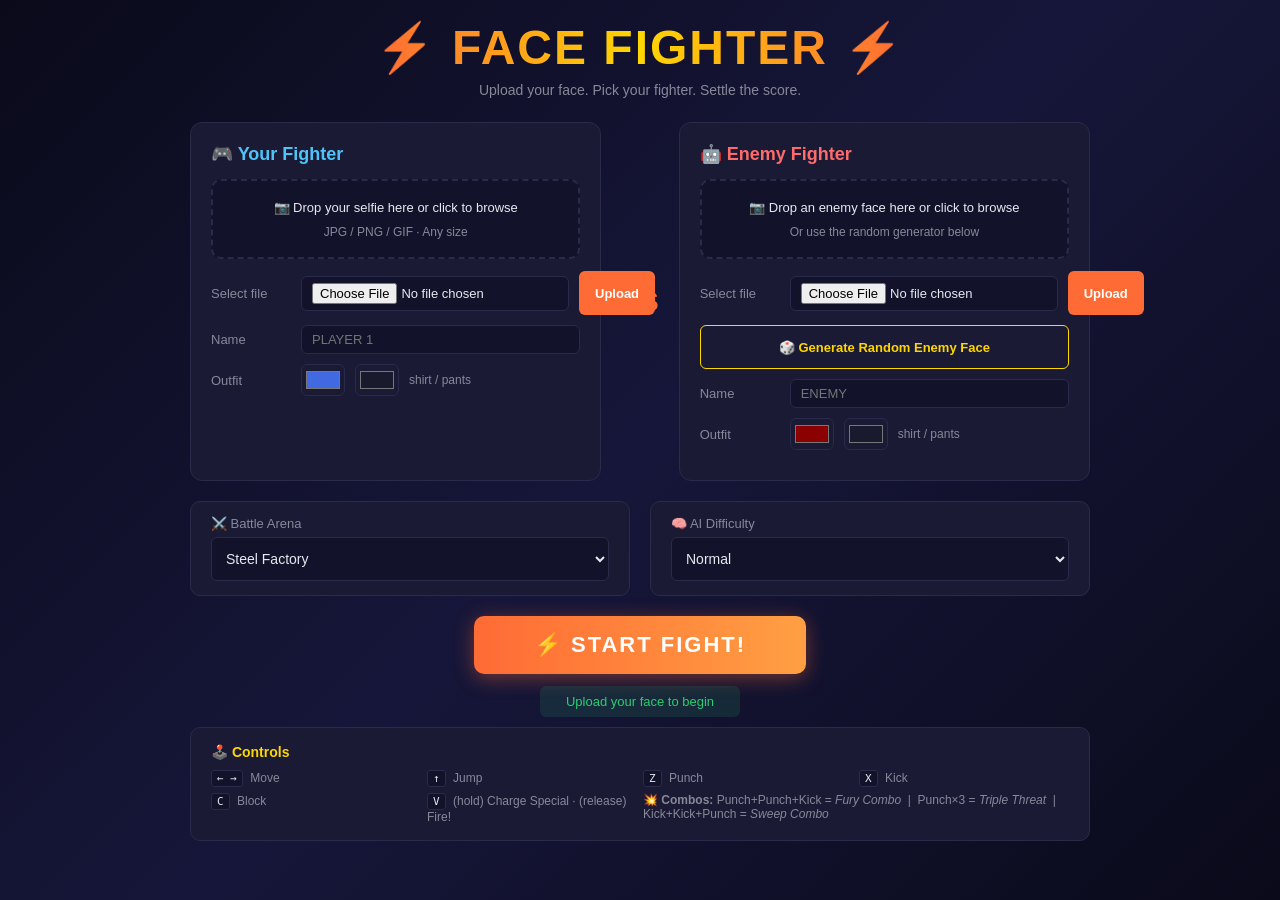
==== commit 40881a6c: "Add mobile controls, touch optimisations, and performance improvements Co-authored-by: Iftekhar795 <" ====
--- a/game/index.html
+++ b/game/index.html
@@ -2,140 +2,196 @@
 <html lang="en">
 <head>
     <meta charset="UTF-8">
-    <meta name="viewport" content="width=device-width, initial-scale=1.0">
-    <title>Face Fighter – Upload Your Face, Enter the Arena!</title>
-    <link rel="stylesheet" href="style.css">
-    <!-- Phaser 3 (local bundle, CDN fallback) -->
+    <!-- Prevent pinch-zoom and double-tap-zoom on mobile; cover notch area -->
+    <meta name="viewport" content="width=device-width, initial-scale=1.0, maximum-scale=1.0, user-scalable=no, viewport-fit=cover">
+    <meta name="mobile-web-app-capable" content="yes">
+    <meta name="apple-mobile-web-app-capable" content="yes">
+    <title>Face Fighter 🥊</title>
+    <!-- Phaser 3 (local bundle; CDN fallback) -->
     <script src="phaser.min.js"></script>
     <script>
         if (typeof Phaser === 'undefined') {
             document.write('<script src="https://cdn.jsdelivr.net/npm/phaser@3.60.0/dist/phaser.min.js"><\/script>');
         }
     </script>
+    <link rel="stylesheet" href="style.css">
 </head>
 <body>
 
-<!-- ══════════════════════════════════════════════════════════════════════════
-     LOBBY OVERLAY  – shown before and between fights
-     ══════════════════════════════════════════════════════════════════════════ -->
-<div id="lobby-overlay">
-    <div class="lobby-box">
+<!-- ══════════════════════════════════════════════════════════
+     SETUP SCREEN  (shown on load)
+═══════════════════════════════════════════════════════════ -->
+<div id="setup-screen">
 
-        <h1>👊 FACE FIGHTER</h1>
-        <p class="tagline">Upload your face — enter the arena!</p>
+    <!-- Title -->
+    <div class="game-title">
+        <h1>⚡ FACE FIGHTER ⚡</h1>
+        <p>Upload your face. Pick your fighter. Settle the score.</p>
+    </div>
 
-        <!-- Shared-config notice (hidden until a #config= link is detected) -->
-        <div id="share-notice" class="notice" style="display:none;">
-            🔗 Loaded a shared fighter configuration!
-        </div>
+    <!-- Fighter configuration cards -->
+    <div class="fighters-row">
 
-        <!-- ── Fighters ── -->
-        <div class="fighters-row">
+        <!-- Player card -->
+        <div class="fighter-card player-card">
+            <h2>🎮 Your Fighter</h2>
 
-            <!-- Player -->
-            <div class="fighter-card">
-                <h2>🥊 YOUR FIGHTER</h2>
-                <div class="face-upload-area" id="player-upload-area" tabindex="0"
-                     title="Click to upload your face photo">
-                    <img id="player-face-preview" src="" alt="" style="display:none;">
-                    <div id="player-upload-placeholder" class="upload-placeholder">
-                        <span class="upload-icon">📷</span>
-                        <p>Click to upload<br>your face photo</p>
-                    </div>
-                    <input type="file" id="player-face-input" accept="image/*" tabindex="-1">
-                </div>
-                <label class="color-label">
-                    Fighter Colour
-                    <input type="color" id="player-color" value="#2255cc">
-                </label>
+            <!-- Face drop zone (tap on mobile, drop on desktop) -->
+            <div id="player-drop-zone" class="drop-zone">
+                <img id="player-face-preview" class="face-preview" alt="Player face preview">
+                <div class="drop-label drop-desktop">📷 Drop your selfie here or click to browse</div>
+                <div class="drop-label drop-mobile">📷 Tap to take a photo or choose from gallery</div>
+                <div class="hint">JPG / PNG / GIF · Any size</div>
             </div>
 
-            <div class="vs-badge">VS</div>
-
-            <!-- Enemy -->
-            <div class="fighter-card">
-                <h2>💀 ENEMY</h2>
-                <div class="face-upload-area" id="enemy-upload-area" tabindex="0"
-                     title="Click to upload an enemy face (optional)">
-                    <img id="enemy-face-preview" src="" alt="" style="display:none;">
-                    <div id="enemy-upload-placeholder" class="upload-placeholder">
-                        <span class="upload-icon">😤</span>
-                        <p>Click to upload<br>enemy face (optional)</p>
-                    </div>
-                    <input type="file" id="enemy-face-input" accept="image/*" tabindex="-1">
-                </div>
-                <label class="color-label">
-                    Enemy Colour
-                    <input type="color" id="enemy-color" value="#cc2222">
-                </label>
+            <div class="form-row">
+                <label for="player-sprite">Select file</label>
+                <input type="file" id="player-sprite" accept="image/*" capture="user">
+                <button class="btn btn-primary" id="load-player-btn">Upload</button>
             </div>
 
-        </div><!-- /.fighters-row -->
-
-        <!-- ── Settings ── -->
-        <div class="settings-row">
-            <label class="setting">
-                🏟 Arena
-                <select id="arena-select">
-                    <option value="0">🌤 City Street</option>
-                    <option value="1">🌑 Night Club</option>
-                    <option value="2">☀️ Desert Temple</option>
-                </select>
-            </label>
-            <label class="setting">
-                🤖 AI Difficulty
-                <select id="difficulty">
-                    <option value="easy">😊 Easy</option>
-                    <option value="normal" selected>😐 Normal</option>
-                    <option value="hard">😤 Hard</option>
-                </select>
-            </label>
-        </div>
-
-        <!-- Status line -->
-        <p id="lobby-status" class="status ok">Ready — upload faces or just hit Start!</p>
-
-        <!-- Start button -->
-        <button id="start-fight-btn" class="btn-start">⚔️ START FIGHT!</button>
-
-        <!-- Controls reference -->
-        <details class="controls-info">
-            <summary>🎮 Controls</summary>
-            <div class="controls-grid">
-                <kbd>A</kbd><kbd>D</kbd><span>Move left / right</span>
-                <kbd>W</kbd><span></span><span>Jump</span>
-                <kbd>J</kbd><span></span><span>Light Punch (8 dmg)</span>
-                <kbd>K</kbd><span></span><span>Heavy Punch (16 dmg)</span>
-                <kbd>L</kbd><span></span><span>Kick (12 dmg)</span>
-                <kbd>U</kbd><span></span><span>Special Move (22 dmg — needs 2+ combo)</span>
-                <kbd>Shift</kbd><span></span><span>Block (reduces damage by 85%)</span>
+            <!-- Customisation -->
+            <div class="form-row">
+                <label for="player-name">Name</label>
+                <input type="text" id="player-name" maxlength="14" placeholder="PLAYER 1">
             </div>
-        </details>
-
-        <!-- Share -->
-        <div class="share-section">
-            <button id="get-share-link-btn" class="btn-share">🔗 Get Share Link</button>
-            <div id="share-link-container" style="display:none;">
-                <input type="text" id="share-link-input" readonly
-                       placeholder="Share link will appear here…">
-                <p id="share-link-msg"></p>
+            <div class="form-row">
+                <label for="player-body">Outfit</label>
+                <input type="color" id="player-body"  value="#4169E1" title="Shirt / outfit colour">
+                <input type="color" id="player-pants" value="#1a1a2e" title="Pants colour">
+                <span style="font-size:12px;color:var(--text-muted)">shirt / pants</span>
             </div>
         </div>
 
-    </div><!-- /.lobby-box -->
-</div><!-- /#lobby-overlay -->
+        <!-- VS divider -->
+        <div class="vs-divider">VS</div>
 
-<!-- ══════════════════════════════════════════════════════════════════════════
-     PHASER CANVAS MOUNT
-     ══════════════════════════════════════════════════════════════════════════ -->
-<div id="game-container"></div>
+        <!-- Enemy card -->
+        <div class="fighter-card enemy-card">
+            <h2>🤖 Enemy Fighter</h2>
 
-<!-- Scripts (order matters: dependencies first) -->
-<script src="js/FaceManager.js"></script>
-<script src="js/Fighter.js"></script>
-<script src="js/EnemyAI.js"></script>
-<script src="js/FightScene.js"></script>
-<script src="js/ShareManager.js"></script>
-<script src="js/main.js"></script>
+            <div id="enemy-drop-zone" class="drop-zone">
+                <img id="enemy-face-preview" class="face-preview" alt="Enemy face preview">
+                <div class="drop-label drop-desktop">📷 Drop an enemy face here or click to browse</div>
+                <div class="drop-label drop-mobile">📷 Tap to choose an enemy photo</div>
+                <div class="hint">Or use the random generator below</div>
+            </div>
+
+            <div class="form-row">
+                <label for="enemy-sprite">Select file</label>
+                <input type="file" id="enemy-sprite" accept="image/*">
+                <button class="btn btn-primary" id="load-enemy-btn">Upload</button>
+            </div>
+            <div class="form-row">
+                <button class="btn btn-ghost" id="random-enemy-btn" style="width:100%">
+                    🎲 Generate Random Enemy Face
+                </button>
+            </div>
+
+            <div class="form-row">
+                <label for="enemy-name">Name</label>
+                <input type="text" id="enemy-name" maxlength="14" placeholder="ENEMY">
+            </div>
+            <div class="form-row">
+                <label for="enemy-body">Outfit</label>
+                <input type="color" id="enemy-body"  value="#8B0000" title="Shirt / outfit colour">
+                <input type="color" id="enemy-pants" value="#1a1a2e" title="Pants colour">
+                <span style="font-size:12px;color:var(--text-muted)">shirt / pants</span>
+            </div>
+        </div>
+    </div>
+
+    <!-- Arena / difficulty -->
+    <div class="controls-row">
+        <div class="control-group">
+            <label for="arena-select">⚔️ Battle Arena</label>
+            <select id="arena-select">
+                <option value="0">Steel Factory</option>
+                <option value="1">Sunset Dojo</option>
+                <option value="2">Arctic Peak</option>
+            </select>
+        </div>
+
+        <div class="control-group">
+            <label for="difficulty">🧠 AI Difficulty</label>
+            <select id="difficulty">
+                <option value="0">Easy</option>
+                <option value="1" selected>Normal</option>
+                <option value="2">Hard</option>
+            </select>
+        </div>
+    </div>
+
+    <!-- Start button -->
+    <div class="start-row">
+        <button id="start-fight-btn">⚡ START FIGHT!</button>
+        <div id="status-message" class="status">Upload your face to begin</div>
+    </div>
+
+    <!-- How to play -->
+    <div class="how-to-play">
+        <h3>🕹️ Controls</h3>
+        <div class="controls-grid">
+            <!-- Keyboard controls (hidden on touch devices) -->
+            <div class="ctrl desktop-only"><kbd>← →</kbd> Move</div>
+            <div class="ctrl desktop-only"><kbd>↑</kbd> Jump</div>
+            <div class="ctrl desktop-only"><kbd>Z</kbd> Punch</div>
+            <div class="ctrl desktop-only"><kbd>X</kbd> Kick</div>
+            <div class="ctrl desktop-only"><kbd>C</kbd> Block</div>
+            <div class="ctrl desktop-only"><kbd>V</kbd> (hold) Charge Special · (release) Fire!</div>
+            <!-- Touch controls (shown on touch devices) -->
+            <div class="ctrl mobile-only">🕹️ Left / Right pads move</div>
+            <div class="ctrl mobile-only">↑ button to jump</div>
+            <div class="ctrl mobile-only">👊 Punch · 🦵 Kick</div>
+            <div class="ctrl mobile-only">🛡 Block (hold) · ⚡ Special (hold &amp; release)</div>
+            <div class="ctrl" style="grid-column:span 2">
+                💥 <strong>Combos:</strong>
+                Punch+Punch+Kick = <em>Fury Combo</em> &nbsp;|&nbsp;
+                Punch×3 = <em>Triple Threat</em> &nbsp;|&nbsp;
+                Kick+Kick+Punch = <em>Sweep Combo</em>
+            </div>
+        </div>
+    </div>
+
+</div><!-- /setup-screen -->
+
+
+<!-- ══════════════════════════════════════════════════════════
+     GAME SCREEN  (shown when fight starts)
+═══════════════════════════════════════════════════════════ -->
+<div id="game-screen">
+    <div id="game-container"></div>
+
+    <!-- ── Mobile virtual controls ──────────────────────────
+         Shown only on touch devices (JS sets display:flex).
+         Layout:  [← ↑ →]   ............   [👊 🦵]
+                                            [🛡  ⚡]
+    ──────────────────────────────────────────────────────── -->
+    <div id="mobile-controls">
+        <!-- D-pad (movement) -->
+        <div id="mb-move-zone">
+            <button class="mb-btn" id="mb-left"  aria-label="Move left">◀</button>
+            <button class="mb-btn mb-jump" id="mb-up" aria-label="Jump">↑</button>
+            <button class="mb-btn" id="mb-right" aria-label="Move right">▶</button>
+        </div>
+
+        <!-- Action buttons -->
+        <div id="mb-action-zone">
+            <button class="mb-btn mb-punch"   id="mb-punch"   aria-label="Punch">👊</button>
+            <button class="mb-btn mb-kick"    id="mb-kick"    aria-label="Kick">🦵</button>
+            <button class="mb-btn mb-block"   id="mb-block"   aria-label="Block">🛡</button>
+            <button class="mb-btn mb-special" id="mb-special" aria-label="Special">⚡</button>
+        </div>
+    </div>
+</div>
+
+
+<!-- Scripts (order matters – dependencies first) -->
+<script src="FaceUploadManager.js"></script>
+<script src="Fighter.js"></script>
+<script src="EnemyAI.js"></script>
+<script src="FightScene.js"></script>
+<script src="main.js"></script>
+
 </body>
 </html>
--- a/game/style.css
+++ b/game/style.css
@@ -1,307 +1,494 @@
-/* ── Reset & base ──────────────────────────────────────────────────────────── */
-*, *::before, *::after { box-sizing: border-box; margin: 0; padding: 0; }
-
-body {
+/* style.css – Face Fighter game styling */
+
+/* ── Reset & base ────────────────────────────────────────── */
+*, *::before, *::after {
+    box-sizing: border-box;
+    margin: 0;
+    padding: 0;
+}
+
+:root {
+    --bg-dark:    #0a0a1a;
+    --bg-panel:   #12122a;
+    --bg-card:    #1a1a35;
+    --accent:     #FF6B35;
+    --accent2:    #FFD700;
+    --text:       #e8e8f0;
+    --text-muted: #888899;
+    --border:     #2a2a4a;
+    --success:    #2ECC71;
+    --error:      #E74C3C;
+}
+
+html, body {
+    height: 100%;
     font-family: 'Segoe UI', Arial, sans-serif;
-    background: linear-gradient(135deg, #1a1a2e 0%, #16213e 50%, #0f3460 100%);
+    background: var(--bg-dark);
+    color: var(--text);
+    /* Prevent rubber-band scroll on iOS */
+    overscroll-behavior: none;
+    /* Prevent pull-to-refresh (Chrome Android) */
+    overscroll-behavior-y: contain;
+    touch-action: manipulation;
+}
+
+/* ── Setup Screen ──────────────────────────────────────── */
+#setup-screen {
+    display: flex;
+    flex-direction: column;
+    align-items: center;
     min-height: 100vh;
-    display: flex;
-    flex-direction: column;
-    align-items: center;
-    justify-content: flex-start;
-    padding: 20px 10px 40px;
-    color: #eee;
-}
-
-/* ── Phaser canvas wrapper ─────────────────────────────────────────────────── */
-#game-container {
-    border: 3px solid rgba(255,255,255,0.25);
-    border-radius: 10px;
-    box-shadow: 0 0 40px rgba(0,0,0,0.6), 0 0 80px rgba(100,150,255,0.15);
-    overflow: hidden;
-    margin-top: 12px;
-}
-#game-container canvas { display: block; }
-
-/* ── Lobby overlay ─────────────────────────────────────────────────────────── */
-#lobby-overlay {
-    position: fixed;
-    inset: 0;
-    background: linear-gradient(160deg, #1a1a2e 0%, #0f3460 100%);
-    display: flex;
-    align-items: center;
-    justify-content: center;
-    z-index: 100;
-    overflow-y: auto;
-    padding: 20px 10px;
-}
-
-.lobby-box {
-    background: rgba(255,255,255,0.05);
-    border: 1px solid rgba(255,255,255,0.15);
-    border-radius: 16px;
-    padding: 30px 28px 24px;
-    max-width: 680px;
-    width: 100%;
-    box-shadow: 0 8px 40px rgba(0,0,0,0.5);
-    backdrop-filter: blur(10px);
-}
-
-.lobby-box h1 {
+    min-height: -webkit-fill-available;
+    padding: 20px 20px env(safe-area-inset-bottom, 20px);
+    background: linear-gradient(135deg, #0a0a1a 0%, #16163a 50%, #0a0a1a 100%);
+}
+
+/* Title */
+.game-title {
     text-align: center;
-    font-size: 2.4rem;
+    margin-bottom: 24px;
+}
+
+.game-title h1 {
+    font-size: clamp(28px, 5vw, 48px);
     font-weight: 900;
-    letter-spacing: 3px;
-    background: linear-gradient(90deg, #f9ca24, #f0932b, #eb4d4b);
+    letter-spacing: 2px;
+    background: linear-gradient(90deg, #FF6B35, #FFD700, #FF6B35);
     -webkit-background-clip: text;
     -webkit-text-fill-color: transparent;
     background-clip: text;
-    margin-bottom: 6px;
-}
-
-.tagline {
-    text-align: center;
-    color: #aaa;
-    font-size: 0.95rem;
-    margin-bottom: 18px;
-}
-
-/* ── Shared notice ─────────────────────────────────────────────────────────── */
-.notice {
-    background: rgba(100, 200, 100, 0.15);
-    border: 1px solid rgba(100, 200, 100, 0.4);
-    border-radius: 8px;
-    padding: 8px 14px;
-    text-align: center;
-    color: #8ef0a0;
-    font-size: 0.9rem;
-    margin-bottom: 16px;
-}
-
-/* ── Fighters row ──────────────────────────────────────────────────────────── */
+    text-shadow: none;
+}
+
+.game-title p {
+    color: var(--text-muted);
+    font-size: 14px;
+    margin-top: 6px;
+}
+
+/* Fighter columns */
 .fighters-row {
     display: flex;
-    align-items: flex-start;
+    gap: 20px;
+    width: 100%;
+    max-width: 900px;
+    margin-bottom: 20px;
+    flex-wrap: wrap;
     justify-content: center;
-    gap: 12px;
-    margin-bottom: 18px;
 }
 
 .fighter-card {
     flex: 1;
-    min-width: 0;
+    min-width: 280px;
+    max-width: 420px;
+    background: var(--bg-card);
+    border: 1px solid var(--border);
+    border-radius: 12px;
+    padding: 20px;
+    position: relative;
+}
+
+.fighter-card h2 {
+    font-size: 18px;
+    font-weight: 700;
+    margin-bottom: 14px;
+    display: flex;
+    align-items: center;
+    gap: 8px;
+}
+
+.fighter-card.player-card h2 { color: #4FC3F7; }
+.fighter-card.enemy-card  h2 { color: #FF6B6B; }
+
+/* Drop zone */
+.drop-zone {
+    border: 2px dashed var(--border);
+    border-radius: 10px;
+    padding: 16px;
     text-align: center;
-}
-.fighter-card h2 {
-    font-size: 1.05rem;
-    font-weight: 700;
+    cursor: pointer;
+    transition: border-color 0.2s, background 0.2s;
+    background: var(--bg-panel);
+    margin-bottom: 12px;
+    position: relative;
+    /* Ensure min touch target height */
+    min-height: 80px;
+    display: flex;
+    flex-direction: column;
+    align-items: center;
+    justify-content: center;
+    gap: 4px;
+}
+
+.drop-zone:hover,
+.drop-zone.drag-over {
+    border-color: var(--accent);
+    background: rgba(255,107,53,0.06);
+}
+
+.drop-zone .hint {
+    font-size: 12px;
+    color: var(--text-muted);
+    margin-top: 6px;
+}
+
+/* Desktop/mobile context labels inside drop zone */
+.drop-label { font-size: 13px; }
+.drop-mobile { display: none; }
+
+/* Face preview */
+.face-preview {
+    width: 80px;
+    height: 80px;
+    border-radius: 50%;
+    object-fit: cover;
+    border: 3px solid var(--accent);
+    display: none;
+    margin: 8px auto 4px;
+}
+
+/* Form fields */
+.form-row {
+    display: flex;
+    align-items: center;
+    gap: 10px;
     margin-bottom: 10px;
-    letter-spacing: 1px;
-}
-
-/* Face upload area */
-.face-upload-area {
-    position: relative;
-    width: 100%;
-    aspect-ratio: 1;
-    max-width: 160px;
-    margin: 0 auto 10px;
-    background: rgba(255,255,255,0.07);
-    border: 2px dashed rgba(255,255,255,0.25);
-    border-radius: 50%;
-    overflow: hidden;
-    cursor: pointer;
-    transition: border-color 0.25s, background 0.25s;
-}
-.face-upload-area:hover,
-.face-upload-area:focus {
-    border-color: rgba(255,200,50,0.7);
-    background: rgba(255,200,50,0.06);
+}
+
+.form-row label {
+    font-size: 13px;
+    color: var(--text-muted);
+    min-width: 80px;
+    flex-shrink: 0;
+}
+
+.form-row input[type="text"],
+.form-row input[type="file"] {
+    flex: 1;
+    background: var(--bg-panel);
+    border: 1px solid var(--border);
+    border-radius: 6px;
+    color: var(--text);
+    padding: 6px 10px;
+    font-size: 13px;
     outline: none;
-}
-.face-upload-area input[type="file"] {
-    position: absolute;
-    inset: 0;
-    opacity: 0;
-    width: 100%;
-    height: 100%;
-    cursor: pointer;
-}
-.face-upload-area img {
-    position: absolute;
-    inset: 0;
-    width: 100%;
-    height: 100%;
-    object-fit: cover;
-    border-radius: 50%;
-}
-.upload-placeholder {
+    transition: border-color 0.2s;
+}
+
+.form-row input[type="text"]:focus,
+.form-row input[type="file"]:focus {
+    border-color: var(--accent);
+}
+
+.form-row input[type="color"] {
+    width: 44px;
+    height: 32px;
+    border: 1px solid var(--border);
+    border-radius: 6px;
+    background: none;
+    cursor: pointer;
+    padding: 2px;
+}
+
+/* Buttons */
+.btn {
+    padding: 8px 16px;
+    border: none;
+    border-radius: 6px;
+    font-size: 13px;
+    font-weight: 600;
+    cursor: pointer;
+    transition: background 0.2s, transform 0.1s;
+    white-space: nowrap;
+    /* Remove mobile tap highlight */
+    -webkit-tap-highlight-color: transparent;
+    touch-action: manipulation;
+    /* Comfortable touch target */
+    min-height: 44px;
+}
+
+.btn:active { transform: scale(0.97); }
+
+.btn-primary {
+    background: var(--accent);
+    color: #fff;
+}
+.btn-primary:hover { background: #e05020; }
+
+.btn-secondary {
+    background: var(--bg-panel);
+    color: var(--text-muted);
+    border: 1px solid var(--border);
+}
+.btn-secondary:hover { background: var(--border); color: var(--text); }
+
+.btn-ghost {
+    background: transparent;
+    color: var(--accent2);
+    border: 1px solid var(--accent2);
+}
+.btn-ghost:hover { background: rgba(255,215,0,0.1); }
+
+/* vs divider */
+.vs-divider {
     display: flex;
     flex-direction: column;
     align-items: center;
     justify-content: center;
-    height: 100%;
-    padding: 12px;
-    pointer-events: none;
-}
-.upload-icon { font-size: 2.2rem; line-height: 1; }
-.upload-placeholder p { font-size: 0.75rem; color: #aaa; margin-top: 8px; line-height: 1.4; }
-
-/* Colour picker */
-.color-label {
-    display: flex;
-    align-items: center;
+    font-size: 28px;
+    font-weight: 900;
+    color: var(--accent);
+    padding: 10px 0;
+}
+
+/* Arena / difficulty / controls row */
+.controls-row {
+    display: flex;
+    gap: 20px;
+    width: 100%;
+    max-width: 900px;
+    flex-wrap: wrap;
     justify-content: center;
-    gap: 8px;
-    font-size: 0.82rem;
-    color: #bbb;
-    cursor: pointer;
-    margin-top: 4px;
-}
-.color-label input[type="color"] {
-    width: 36px;
-    height: 28px;
-    padding: 2px;
-    border: 1px solid rgba(255,255,255,0.2);
-    border-radius: 5px;
-    background: transparent;
-    cursor: pointer;
-}
-
-/* VS badge */
-.vs-badge {
-    font-size: 1.6rem;
+    margin-bottom: 20px;
+}
+
+.control-group {
+    background: var(--bg-card);
+    border: 1px solid var(--border);
+    border-radius: 10px;
+    padding: 14px 20px;
+    flex: 1;
+    min-width: 200px;
+}
+
+.control-group label {
+    display: block;
+    font-size: 13px;
+    color: var(--text-muted);
+    margin-bottom: 6px;
+}
+
+.control-group select {
+    width: 100%;
+    background: var(--bg-panel);
+    border: 1px solid var(--border);
+    border-radius: 6px;
+    color: var(--text);
+    padding: 8px 10px;
+    font-size: 14px;
+    outline: none;
+    cursor: pointer;
+    /* Comfortable touch target */
+    min-height: 44px;
+}
+.control-group select:focus { border-color: var(--accent); }
+
+/* Start button */
+.start-row {
+    width: 100%;
+    max-width: 900px;
+    display: flex;
+    flex-direction: column;
+    align-items: center;
+    gap: 12px;
+}
+
+#start-fight-btn {
+    padding: 16px 60px;
+    font-size: 22px;
     font-weight: 900;
-    color: #f9ca24;
-    padding: 0 6px;
-    align-self: center;
-    text-shadow: 0 0 12px rgba(249,202,36,0.6);
-}
-
-/* ── Settings ──────────────────────────────────────────────────────────────── */
-.settings-row {
-    display: flex;
-    gap: 16px;
-    justify-content: center;
-    flex-wrap: wrap;
-    margin-bottom: 14px;
-}
-.setting {
-    display: flex;
-    flex-direction: column;
-    align-items: flex-start;
-    gap: 4px;
-    font-size: 0.85rem;
-    color: #bbb;
-}
-.setting select {
-    background: rgba(255,255,255,0.1);
-    border: 1px solid rgba(255,255,255,0.2);
-    border-radius: 6px;
-    color: #eee;
-    padding: 6px 10px;
-    font-size: 0.9rem;
-    cursor: pointer;
-    min-width: 150px;
-}
-.setting select:focus { outline: 2px solid rgba(249,202,36,0.5); }
-
-/* ── Status line ───────────────────────────────────────────────────────────── */
-.status {
-    text-align: center;
-    padding: 6px;
-    font-size: 0.85rem;
-    border-radius: 6px;
-    margin-bottom: 12px;
-}
-.status.ok    { color: #8ef0a0; background: rgba(100,200,100,0.08); }
-.status.error { color: #ff7777; background: rgba(200,50,50,0.12); }
-
-/* ── Start button ──────────────────────────────────────────────────────────── */
-.btn-start {
-    display: block;
-    width: 100%;
-    padding: 14px;
-    font-size: 1.2rem;
-    font-weight: 800;
     letter-spacing: 2px;
-    background: linear-gradient(135deg, #f9ca24, #f0932b);
-    color: #1a1a2e;
+    background: linear-gradient(90deg, #FF6B35, #FF9F43);
+    color: #fff;
     border: none;
     border-radius: 10px;
     cursor: pointer;
-    text-transform: uppercase;
     transition: transform 0.15s, box-shadow 0.15s;
-    box-shadow: 0 4px 20px rgba(249,202,36,0.35);
-    margin-bottom: 16px;
-}
-.btn-start:hover  { transform: translateY(-2px); box-shadow: 0 6px 28px rgba(249,202,36,0.5); }
-.btn-start:active { transform: translateY(0); }
-
-/* ── Controls info ─────────────────────────────────────────────────────────── */
-.controls-info {
-    border: 1px solid rgba(255,255,255,0.12);
-    border-radius: 8px;
-    padding: 10px 14px;
-    margin-bottom: 14px;
-    font-size: 0.82rem;
-}
-.controls-info summary {
-    cursor: pointer;
-    color: #ccc;
-    list-style: none;
+    box-shadow: 0 4px 20px rgba(255,107,53,0.4);
+    -webkit-tap-highlight-color: transparent;
+    touch-action: manipulation;
+}
+#start-fight-btn:hover {
+    transform: translateY(-2px);
+    box-shadow: 0 8px 28px rgba(255,107,53,0.55);
+}
+#start-fight-btn:active { transform: translateY(0); }
+
+/* Status */
+.status {
+    font-size: 13px;
+    padding: 8px 16px;
+    border-radius: 6px;
+    background: rgba(46,204,113,0.12);
+    color: var(--success);
+    min-width: 200px;
+    text-align: center;
+}
+.status.error {
+    background: rgba(231,76,60,0.12);
+    color: var(--error);
+}
+
+/* How-to-play */
+.how-to-play {
+    width: 100%;
+    max-width: 900px;
+    background: var(--bg-card);
+    border: 1px solid var(--border);
+    border-radius: 10px;
+    padding: 16px 20px;
+    margin-top: 10px;
+}
+
+.how-to-play h3 {
+    font-size: 14px;
+    color: var(--accent2);
+    margin-bottom: 10px;
+}
+
+.how-to-play .controls-grid {
+    display: grid;
+    grid-template-columns: repeat(auto-fill, minmax(180px, 1fr));
+    gap: 6px;
+}
+
+.how-to-play .ctrl {
+    font-size: 12px;
+    color: var(--text-muted);
+}
+
+.how-to-play .ctrl kbd {
+    display: inline-block;
+    background: var(--bg-panel);
+    border: 1px solid var(--border);
+    border-radius: 3px;
+    padding: 1px 5px;
+    font-size: 11px;
+    color: var(--text);
+    margin-right: 4px;
+}
+
+/* ── Game Screen ──────────────────────────────────────────── */
+#game-screen {
+    display: none;
+    /* Fill the entire viewport so black background covers any gap */
+    position: fixed;
+    inset: 0;
+    background: #000;
+    /* Prevent any touch scroll inside the game */
+    touch-action: none;
+    overflow: hidden;
+}
+
+#game-container {
+    width: 100%;
+    line-height: 0; /* remove inline-block gap under canvas */
+}
+
+#game-container canvas {
+    display: block;
+    /* CSS-level scaling: fill container width, preserve aspect ratio */
+    width: 100% !important;
+    height: auto !important;
+    touch-action: none;
+}
+
+/* ── Mobile virtual controls ─────────────────────────────── */
+#mobile-controls {
+    /* Hidden by default; JS shows on touch devices */
+    display: none;
+    position: fixed;
+    left: 0;
+    right: 0;
+    /* Sit just above the home indicator on notched phones */
+    bottom: env(safe-area-inset-bottom, 0px);
+    height: 136px;
+    padding: 8px 16px 12px;
+    /* Subtle dark gradient so buttons are readable over any arena */
+    background: linear-gradient(to top, rgba(0,0,0,0.55) 0%, transparent 100%);
+    justify-content: space-between;
+    align-items: flex-end;
+    pointer-events: none;   /* let click events pass through the backdrop */
+    z-index: 500;
+}
+
+/* D-pad zone (left) and action zone (right) */
+#mb-move-zone,
+#mb-action-zone {
+    display: flex;
+    gap: 8px;
+    align-items: flex-end;
+    pointer-events: all;
+}
+
+/* Action buttons: 2×2 grid */
+#mb-action-zone {
+    display: grid;
+    grid-template-columns: 1fr 1fr;
+    gap: 8px;
+}
+
+/* Individual mobile button */
+.mb-btn {
+    width: 60px;
+    height: 60px;
+    border-radius: 50%;
+    border: 2px solid rgba(255, 255, 255, 0.30);
+    background: rgba(255, 255, 255, 0.10);
+    color: #fff;
+    font-size: 22px;
+    line-height: 1;
+    display: flex;
+    align-items: center;
+    justify-content: center;
+    cursor: pointer;
     user-select: none;
-}
-.controls-info summary::-webkit-details-marker { display: none; }
-.controls-grid {
-    display: grid;
-    grid-template-columns: auto auto 1fr;
-    gap: 4px 10px;
-    margin-top: 10px;
-    align-items: center;
-}
-kbd {
-    background: rgba(255,255,255,0.12);
-    border: 1px solid rgba(255,255,255,0.2);
-    border-radius: 4px;
-    padding: 2px 7px;
-    font-family: monospace;
-    font-size: 0.82rem;
-    color: #fff;
-    display: inline-block;
-}
-.controls-grid span { color: #bbb; }
-
-/* ── Share section ─────────────────────────────────────────────────────────── */
-.share-section { text-align: center; }
-
-.btn-share {
-    background: rgba(34, 68, 136, 0.8);
-    border: 1px solid rgba(100,150,255,0.35);
-    border-radius: 8px;
-    color: #99bbff;
-    padding: 8px 20px;
-    font-size: 0.9rem;
-    cursor: pointer;
-    transition: background 0.2s;
-}
-.btn-share:hover { background: rgba(50,100,180,0.9); color: #fff; }
-
-#share-link-container {
-    margin-top: 10px;
-}
-#share-link-input {
-    width: 100%;
-    padding: 8px 10px;
-    border-radius: 6px;
-    border: 1px solid rgba(255,255,255,0.2);
-    background: rgba(0,0,0,0.3);
-    color: #ddd;
-    font-size: 0.82rem;
-    font-family: monospace;
-}
-#share-link-msg {
-    color: #8ef0a0;
-    font-size: 0.82rem;
-    margin-top: 5px;
-}
+    -webkit-user-select: none;
+    touch-action: none;
+    -webkit-tap-highlight-color: transparent;
+    transition: background 0.08s, border-color 0.08s, transform 0.08s;
+    /* Hardware-accelerate the button */
+    will-change: transform;
+}
+
+.mb-btn:active,
+.mb-btn.active {
+    background: rgba(255, 107, 53, 0.45);
+    border-color: var(--accent);
+    transform: scale(0.93);
+}
+
+/* Colour-coded action buttons */
+.mb-punch   { background: rgba(79, 195, 247, 0.18); border-color: rgba(79, 195, 247, 0.50); }
+.mb-kick    { background: rgba(255, 107,  53, 0.18); border-color: rgba(255, 107, 53, 0.50); }
+.mb-block   { background: rgba(150, 150, 150, 0.18); border-color: rgba(200, 200, 200, 0.40); }
+.mb-special { background: rgba(255, 215,   0, 0.18); border-color: rgba(255, 215,  0, 0.55); }
+
+.mb-punch.active, .mb-punch:active     { background: rgba(79, 195, 247, 0.55); }
+.mb-kick.active,  .mb-kick:active      { background: rgba(255, 107,  53, 0.55); }
+.mb-block.active, .mb-block:active     { background: rgba(150, 150, 150, 0.55); }
+.mb-special.active, .mb-special:active { background: rgba(255, 215,   0, 0.55); }
+
+/* Jump button slightly larger */
+.mb-jump { width: 54px; height: 54px; font-size: 20px; }
+
+/* ── Responsive ───────────────────────────────────────────── */
+@media (max-width: 620px) {
+    .fighters-row { gap: 10px; }
+    .fighter-card { padding: 14px; min-width: 260px; }
+    #start-fight-btn { padding: 14px 36px; font-size: 18px; }
+    .vs-divider { font-size: 22px; }
+}
+
+/* Touch device – swap hint text in drop zones */
+@media (hover: none) and (pointer: coarse) {
+    .drop-desktop { display: none; }
+    .drop-mobile  { display: block; }
+    .desktop-only { display: none !important; }
+    .mobile-only  { display: block !important; }
+}
+
+/* Desktop – hide mobile-only controls hint */
+@media (hover: hover) and (pointer: fine) {
+    .mobile-only { display: none !important; }
+}
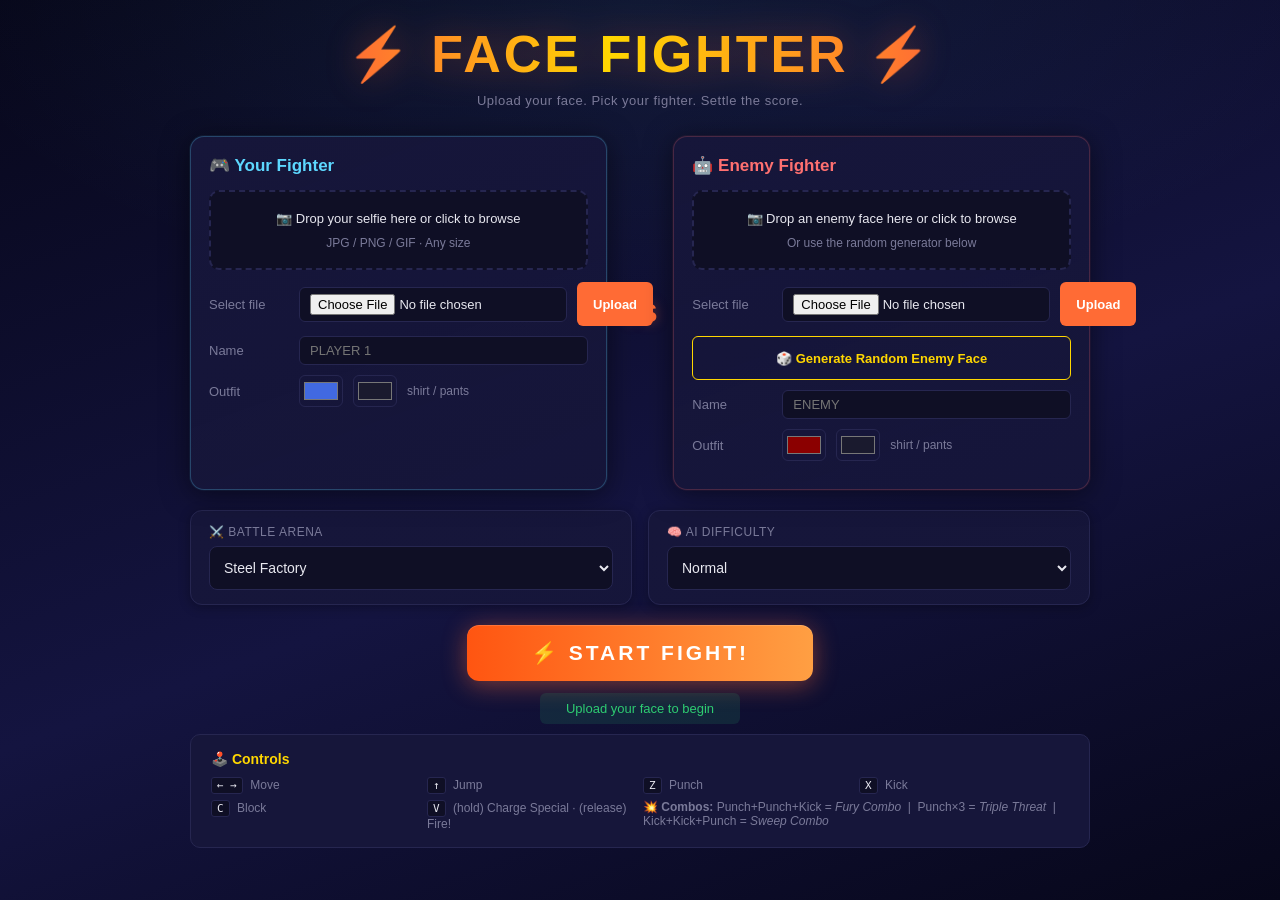
==== commit c9a616ed: "feat: portrait layout, SF-style animations, synthesised sounds, clean UI Co-authored-by: Iftekhar795" ====
--- a/game/index.html
+++ b/game/index.html
@@ -187,6 +187,7 @@
 
 
 <!-- Scripts (order matters – dependencies first) -->
+<script src="SoundManager.js"></script>
 <script src="FaceUploadManager.js"></script>
 <script src="Fighter.js"></script>
 <script src="EnemyAI.js"></script>
--- a/game/style.css
+++ b/game/style.css
@@ -8,16 +8,18 @@
 }
 
 :root {
-    --bg-dark:    #0a0a1a;
-    --bg-panel:   #12122a;
-    --bg-card:    #1a1a35;
+    --bg-dark:    #070714;
+    --bg-panel:   #0f0f25;
+    --bg-card:    #16163a;
     --accent:     #FF6B35;
     --accent2:    #FFD700;
+    --accent3:    #5DD8FF;
     --text:       #e8e8f0;
-    --text-muted: #888899;
-    --border:     #2a2a4a;
+    --text-muted: #7a7a99;
+    --border:     #262650;
     --success:    #2ECC71;
     --error:      #E74C3C;
+    --card-glow:  rgba(93, 216, 255, 0.06);
 }
 
 html, body {
@@ -25,51 +27,52 @@
     font-family: 'Segoe UI', Arial, sans-serif;
     background: var(--bg-dark);
     color: var(--text);
-    /* Prevent rubber-band scroll on iOS */
     overscroll-behavior: none;
-    /* Prevent pull-to-refresh (Chrome Android) */
     overscroll-behavior-y: contain;
     touch-action: manipulation;
 }
 
-/* ── Setup Screen ──────────────────────────────────────── */
+/* ── Setup Screen ────────────────────────────────────────── */
 #setup-screen {
     display: flex;
     flex-direction: column;
     align-items: center;
     min-height: 100vh;
     min-height: -webkit-fill-available;
-    padding: 20px 20px env(safe-area-inset-bottom, 20px);
-    background: linear-gradient(135deg, #0a0a1a 0%, #16163a 50%, #0a0a1a 100%);
+    padding: 24px 16px env(safe-area-inset-bottom, 24px);
+    background:
+        radial-gradient(ellipse 80% 50% at 50% 0%, rgba(93,216,255,0.07) 0%, transparent 70%),
+        linear-gradient(160deg, #07071a 0%, #141440 55%, #07071a 100%);
 }
 
 /* Title */
 .game-title {
     text-align: center;
-    margin-bottom: 24px;
+    margin-bottom: 28px;
 }
 
 .game-title h1 {
-    font-size: clamp(28px, 5vw, 48px);
+    font-size: clamp(28px, 6vw, 52px);
     font-weight: 900;
-    letter-spacing: 2px;
-    background: linear-gradient(90deg, #FF6B35, #FFD700, #FF6B35);
+    letter-spacing: 3px;
+    background: linear-gradient(90deg, #FF6B35 0%, #FFD700 45%, #FF6B35 100%);
     -webkit-background-clip: text;
     -webkit-text-fill-color: transparent;
     background-clip: text;
-    text-shadow: none;
+    filter: drop-shadow(0 0 18px rgba(255,107,53,0.35));
 }
 
 .game-title p {
     color: var(--text-muted);
-    font-size: 14px;
-    margin-top: 6px;
+    font-size: 13px;
+    margin-top: 8px;
+    letter-spacing: 0.5px;
 }
 
 /* Fighter columns */
 .fighters-row {
     display: flex;
-    gap: 20px;
+    gap: 16px;
     width: 100%;
     max-width: 900px;
     margin-bottom: 20px;
@@ -79,17 +82,18 @@
 
 .fighter-card {
     flex: 1;
-    min-width: 280px;
+    min-width: 270px;
     max-width: 420px;
-    background: var(--bg-card);
-    border: 1px solid var(--border);
-    border-radius: 12px;
-    padding: 20px;
+    background: linear-gradient(160deg, var(--bg-card) 0%, rgba(22,22,58,0.9) 100%);
+    border: 1px solid var(--border);
+    border-radius: 14px;
+    padding: 18px;
     position: relative;
+    box-shadow: 0 4px 24px rgba(0,0,0,0.45), inset 0 1px 0 rgba(255,255,255,0.04);
 }
 
 .fighter-card h2 {
-    font-size: 18px;
+    font-size: 17px;
     font-weight: 700;
     margin-bottom: 14px;
     display: flex;
@@ -97,8 +101,10 @@
     gap: 8px;
 }
 
-.fighter-card.player-card h2 { color: #4FC3F7; }
-.fighter-card.enemy-card  h2 { color: #FF6B6B; }
+.fighter-card.player-card { border-color: rgba(93,216,255,0.25); box-shadow: 0 4px 28px rgba(0,0,0,0.5), 0 0 0 1px rgba(93,216,255,0.08); }
+.fighter-card.enemy-card  { border-color: rgba(255,107,107,0.22); box-shadow: 0 4px 28px rgba(0,0,0,0.5), 0 0 0 1px rgba(255,107,107,0.08); }
+.fighter-card.player-card h2 { color: #5DD8FF; }
+.fighter-card.enemy-card  h2 { color: #FF7070; }
 
 /* Drop zone */
 .drop-zone {
@@ -235,16 +241,17 @@
     flex-direction: column;
     align-items: center;
     justify-content: center;
-    font-size: 28px;
+    font-size: 26px;
     font-weight: 900;
     color: var(--accent);
     padding: 10px 0;
+    text-shadow: 0 0 12px rgba(255,107,53,0.5);
 }
 
 /* Arena / difficulty / controls row */
 .controls-row {
     display: flex;
-    gap: 20px;
+    gap: 16px;
     width: 100%;
     max-width: 900px;
     flex-wrap: wrap;
@@ -253,33 +260,36 @@
 }
 
 .control-group {
-    background: var(--bg-card);
-    border: 1px solid var(--border);
-    border-radius: 10px;
-    padding: 14px 20px;
+    background: linear-gradient(160deg, var(--bg-card) 0%, rgba(22,22,58,0.9) 100%);
+    border: 1px solid var(--border);
+    border-radius: 12px;
+    padding: 14px 18px;
     flex: 1;
-    min-width: 200px;
+    min-width: 190px;
+    box-shadow: 0 2px 12px rgba(0,0,0,0.3);
 }
 
 .control-group label {
     display: block;
-    font-size: 13px;
+    font-size: 12px;
     color: var(--text-muted);
-    margin-bottom: 6px;
+    margin-bottom: 7px;
+    letter-spacing: 0.5px;
+    text-transform: uppercase;
 }
 
 .control-group select {
     width: 100%;
     background: var(--bg-panel);
     border: 1px solid var(--border);
-    border-radius: 6px;
+    border-radius: 8px;
     color: var(--text);
     padding: 8px 10px;
     font-size: 14px;
     outline: none;
     cursor: pointer;
-    /* Comfortable touch target */
     min-height: 44px;
+    transition: border-color 0.2s;
 }
 .control-group select:focus { border-color: var(--accent); }
 
@@ -294,23 +304,25 @@
 }
 
 #start-fight-btn {
-    padding: 16px 60px;
-    font-size: 22px;
+    padding: 16px 64px;
+    font-size: 21px;
     font-weight: 900;
-    letter-spacing: 2px;
-    background: linear-gradient(90deg, #FF6B35, #FF9F43);
+    letter-spacing: 3px;
+    background: linear-gradient(90deg, #FF5511 0%, #FF9F43 50%, #FF5511 100%);
+    background-size: 200% auto;
     color: #fff;
     border: none;
-    border-radius: 10px;
+    border-radius: 12px;
     cursor: pointer;
-    transition: transform 0.15s, box-shadow 0.15s;
-    box-shadow: 0 4px 20px rgba(255,107,53,0.4);
+    transition: transform 0.15s, box-shadow 0.15s, background-position 0.4s;
+    box-shadow: 0 4px 24px rgba(255,107,53,0.45), inset 0 1px 0 rgba(255,255,255,0.15);
     -webkit-tap-highlight-color: transparent;
     touch-action: manipulation;
 }
 #start-fight-btn:hover {
+    background-position: right center;
     transform: translateY(-2px);
-    box-shadow: 0 8px 28px rgba(255,107,53,0.55);
+    box-shadow: 0 8px 32px rgba(255,107,53,0.60);
 }
 #start-fight-btn:active { transform: translateY(0); }
 
@@ -370,27 +382,37 @@
 
 /* ── Game Screen ──────────────────────────────────────────── */
 #game-screen {
+    /* Hidden by default; shown as flex when fight starts */
     display: none;
-    /* Fill the entire viewport so black background covers any gap */
     position: fixed;
     inset: 0;
     background: #000;
-    /* Prevent any touch scroll inside the game */
     touch-action: none;
     overflow: hidden;
+    /* Portrait centering – layout applied when display:flex is set by JS */
+    flex-direction: column;
+    align-items: center;
+    justify-content: center;
 }
 
 #game-container {
+    /* Fill the available space so Scale.FIT can center within it */
     width: 100%;
-    line-height: 0; /* remove inline-block gap under canvas */
+    height: 100%;
+    line-height: 0;
+    display: flex;
+    align-items: center;
+    justify-content: center;
 }
 
 #game-container canvas {
     display: block;
-    /* CSS-level scaling: fill container width, preserve aspect ratio */
-    width: 100% !important;
-    height: auto !important;
     touch-action: none;
+    /* Portrait: constrain so canvas fits within viewport in both axes.
+       480/760 ≈ 0.6316  →  width = min(100vw, 63.16vh) */
+    width:      min(100vw, 63.16vh) !important;
+    height:     auto                !important;
+    max-height: 100vh               !important;
 }
 
 /* ── Mobile virtual controls ─────────────────────────────── */
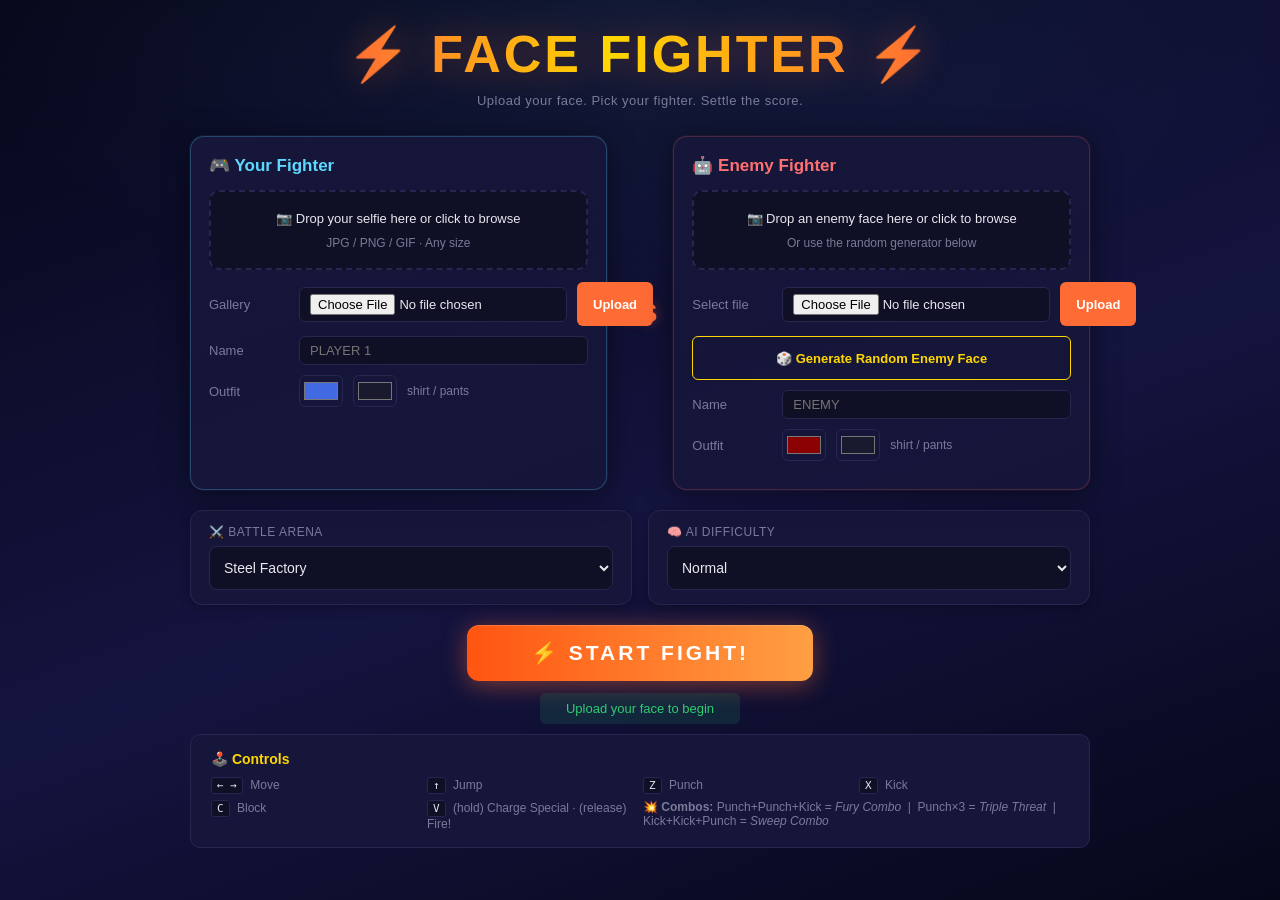
==== commit ec2e8a57: "feat: add gallery upload option for player character Co-authored-by: Iftekhar795 <265756286+Iftekhar" ====
--- a/game/index.html
+++ b/game/index.html
@@ -36,18 +36,27 @@
         <div class="fighter-card player-card">
             <h2>🎮 Your Fighter</h2>
 
-            <!-- Face drop zone (tap on mobile, drop on desktop) -->
+            <!-- Face drop zone (tap on mobile opens gallery picker; drop on desktop) -->
             <div id="player-drop-zone" class="drop-zone">
                 <img id="player-face-preview" class="face-preview" alt="Player face preview">
                 <div class="drop-label drop-desktop">📷 Drop your selfie here or click to browse</div>
-                <div class="drop-label drop-mobile">📷 Tap to take a photo or choose from gallery</div>
+                <div class="drop-label drop-mobile">🖼️ Tap to choose from gallery</div>
                 <div class="hint">JPG / PNG / GIF · Any size</div>
             </div>
 
-            <div class="form-row">
-                <label for="player-sprite">Select file</label>
-                <input type="file" id="player-sprite" accept="image/*" capture="user">
+            <!-- Gallery file picker (no capture – shows full OS file/gallery picker) -->
+            <div class="form-row">
+                <label for="player-sprite">Gallery</label>
+                <input type="file" id="player-sprite" accept="image/*">
                 <button class="btn btn-primary" id="load-player-btn">Upload</button>
+            </div>
+
+            <!-- Camera selfie shortcut (mobile only – opens front camera directly) -->
+            <input type="file" id="player-camera-input" accept="image/*" capture="user" style="display:none">
+            <div class="form-row mobile-only">
+                <button class="btn btn-ghost" id="player-selfie-btn" style="width:100%">
+                    📸 Take a Selfie (Camera)
+                </button>
             </div>
 
             <!-- Customisation -->
